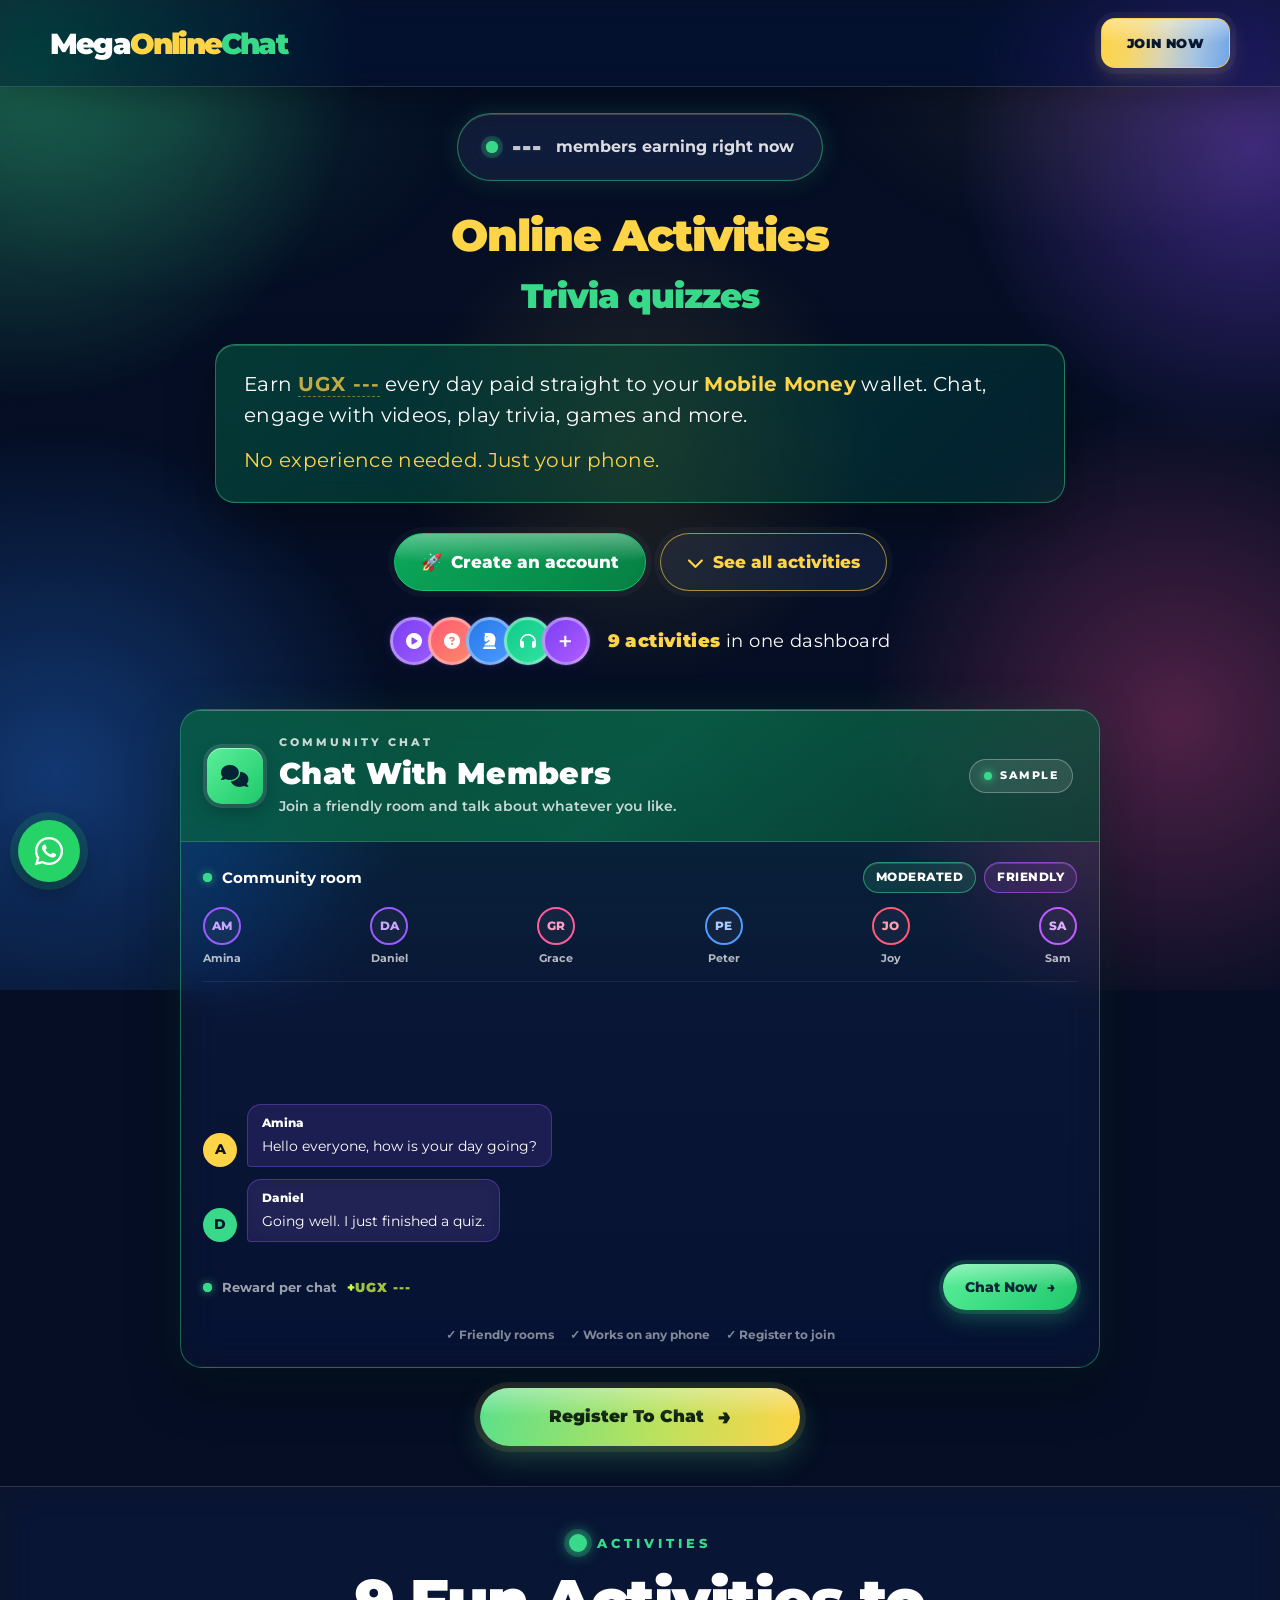
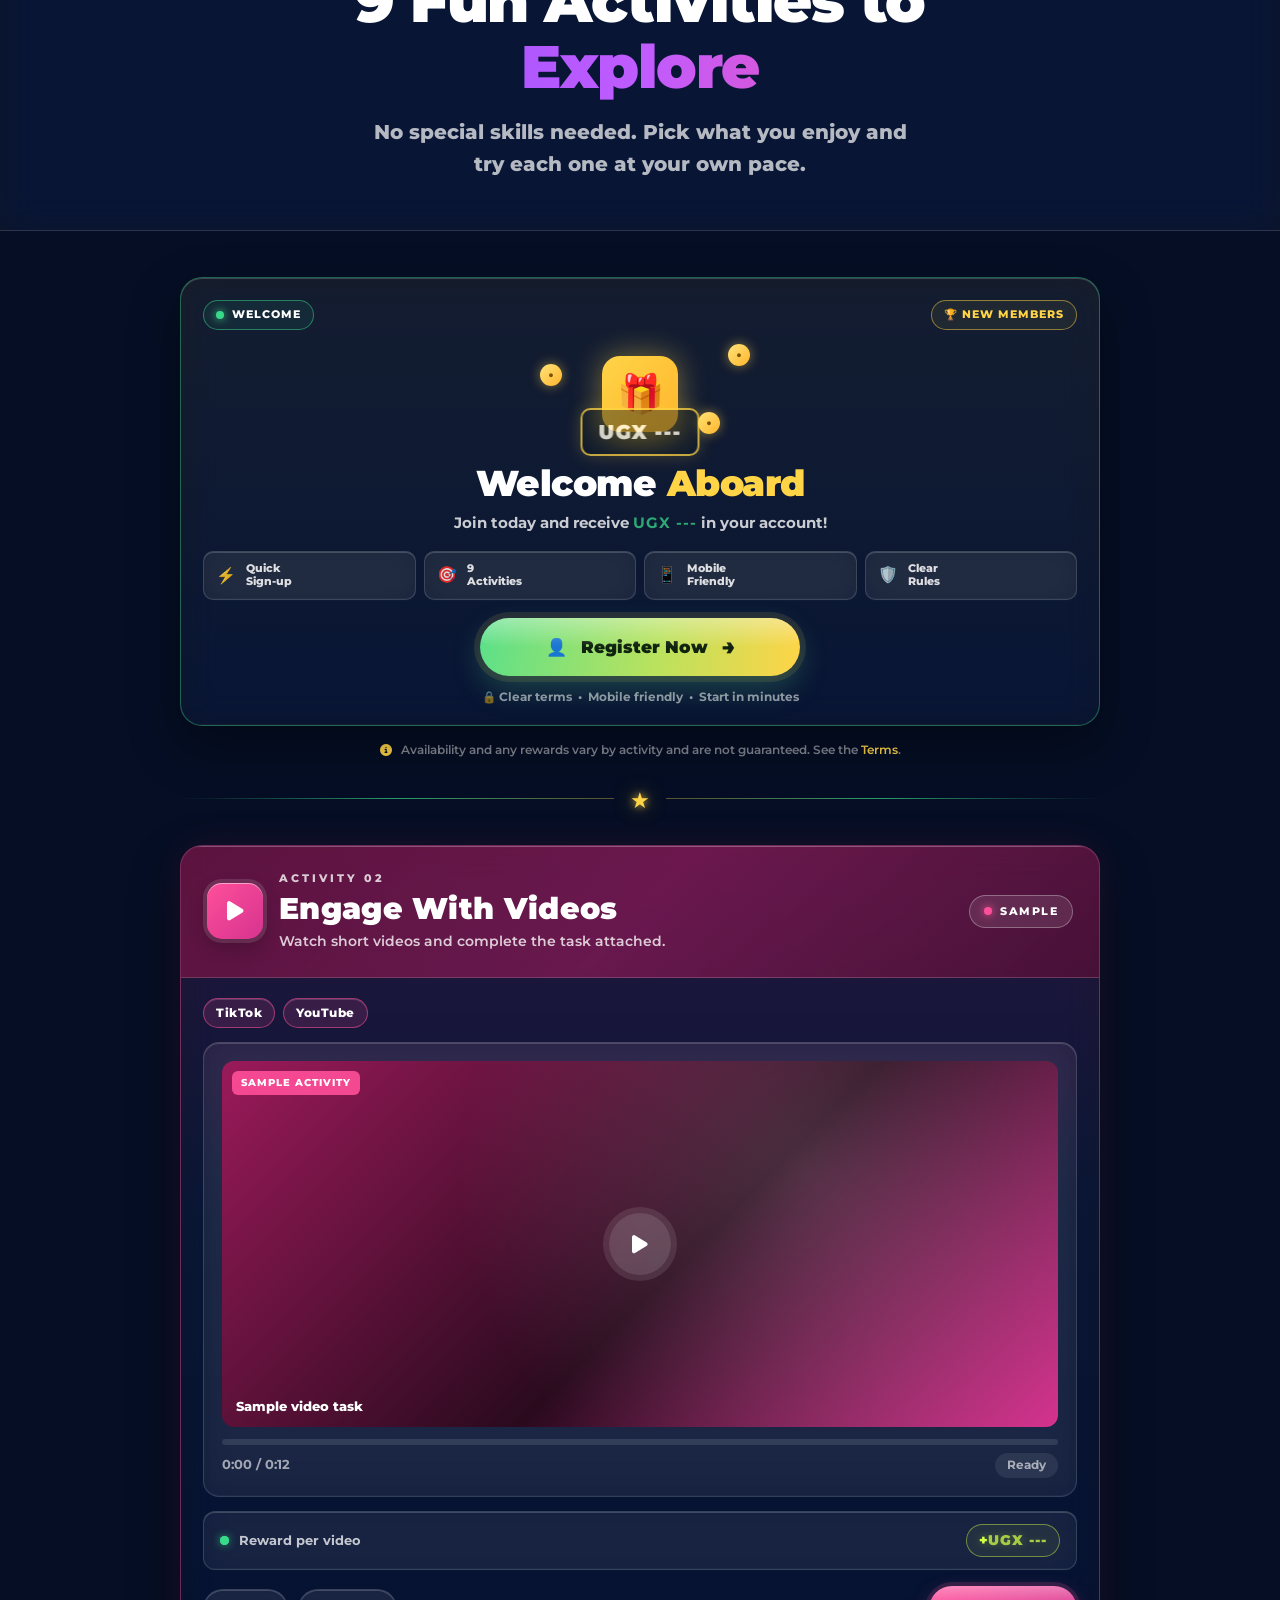
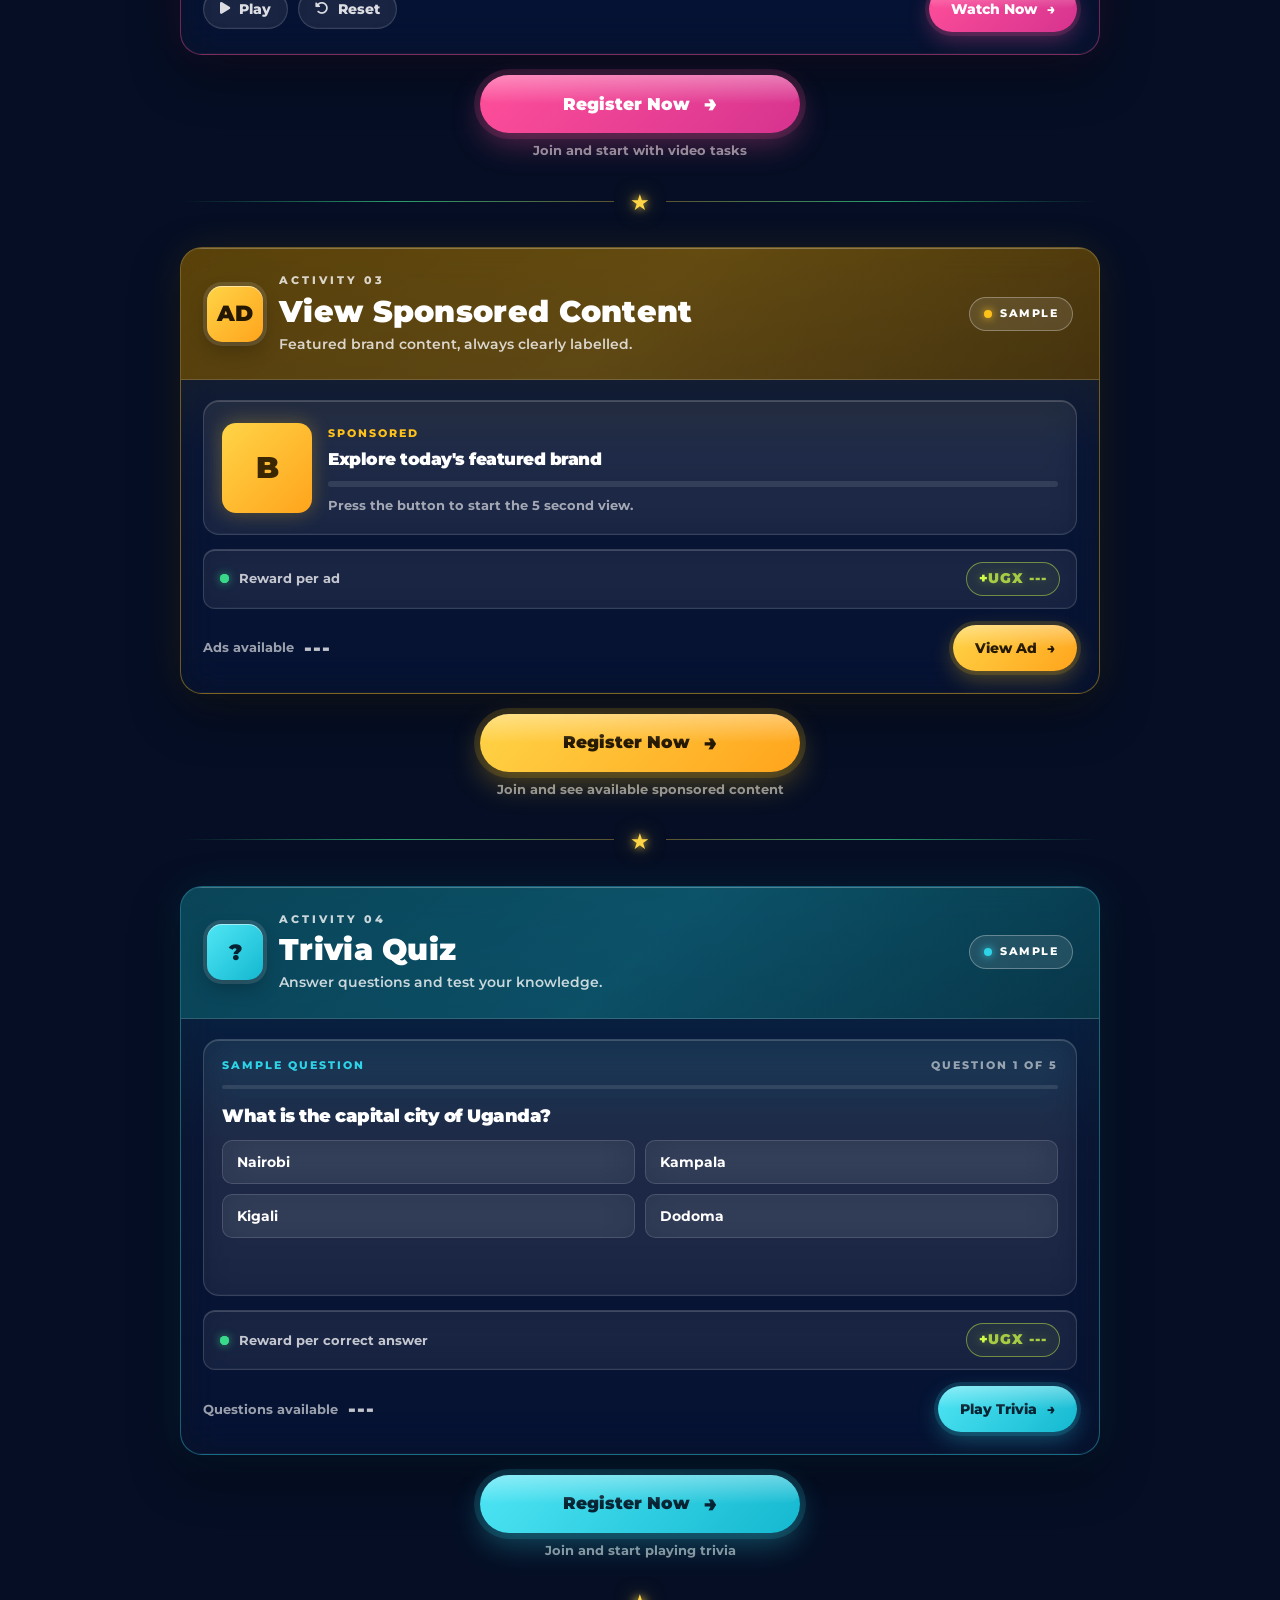
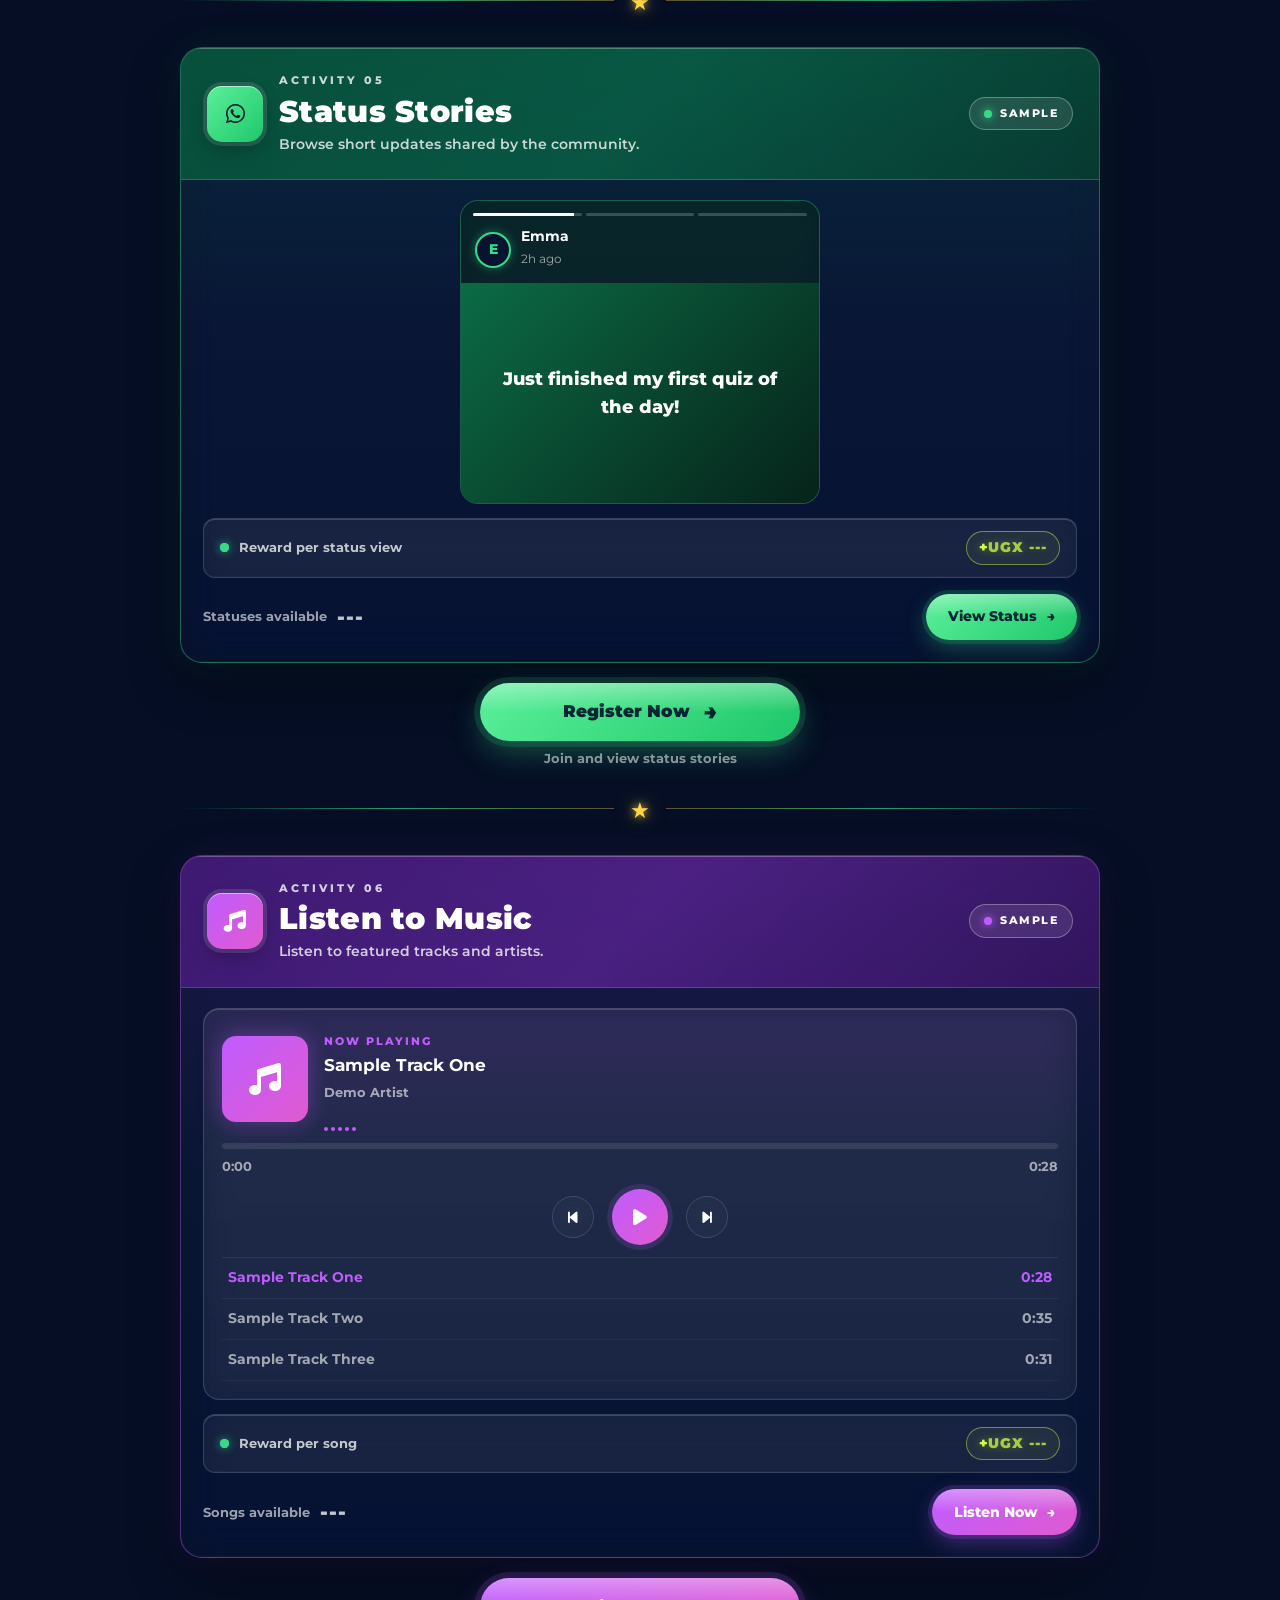
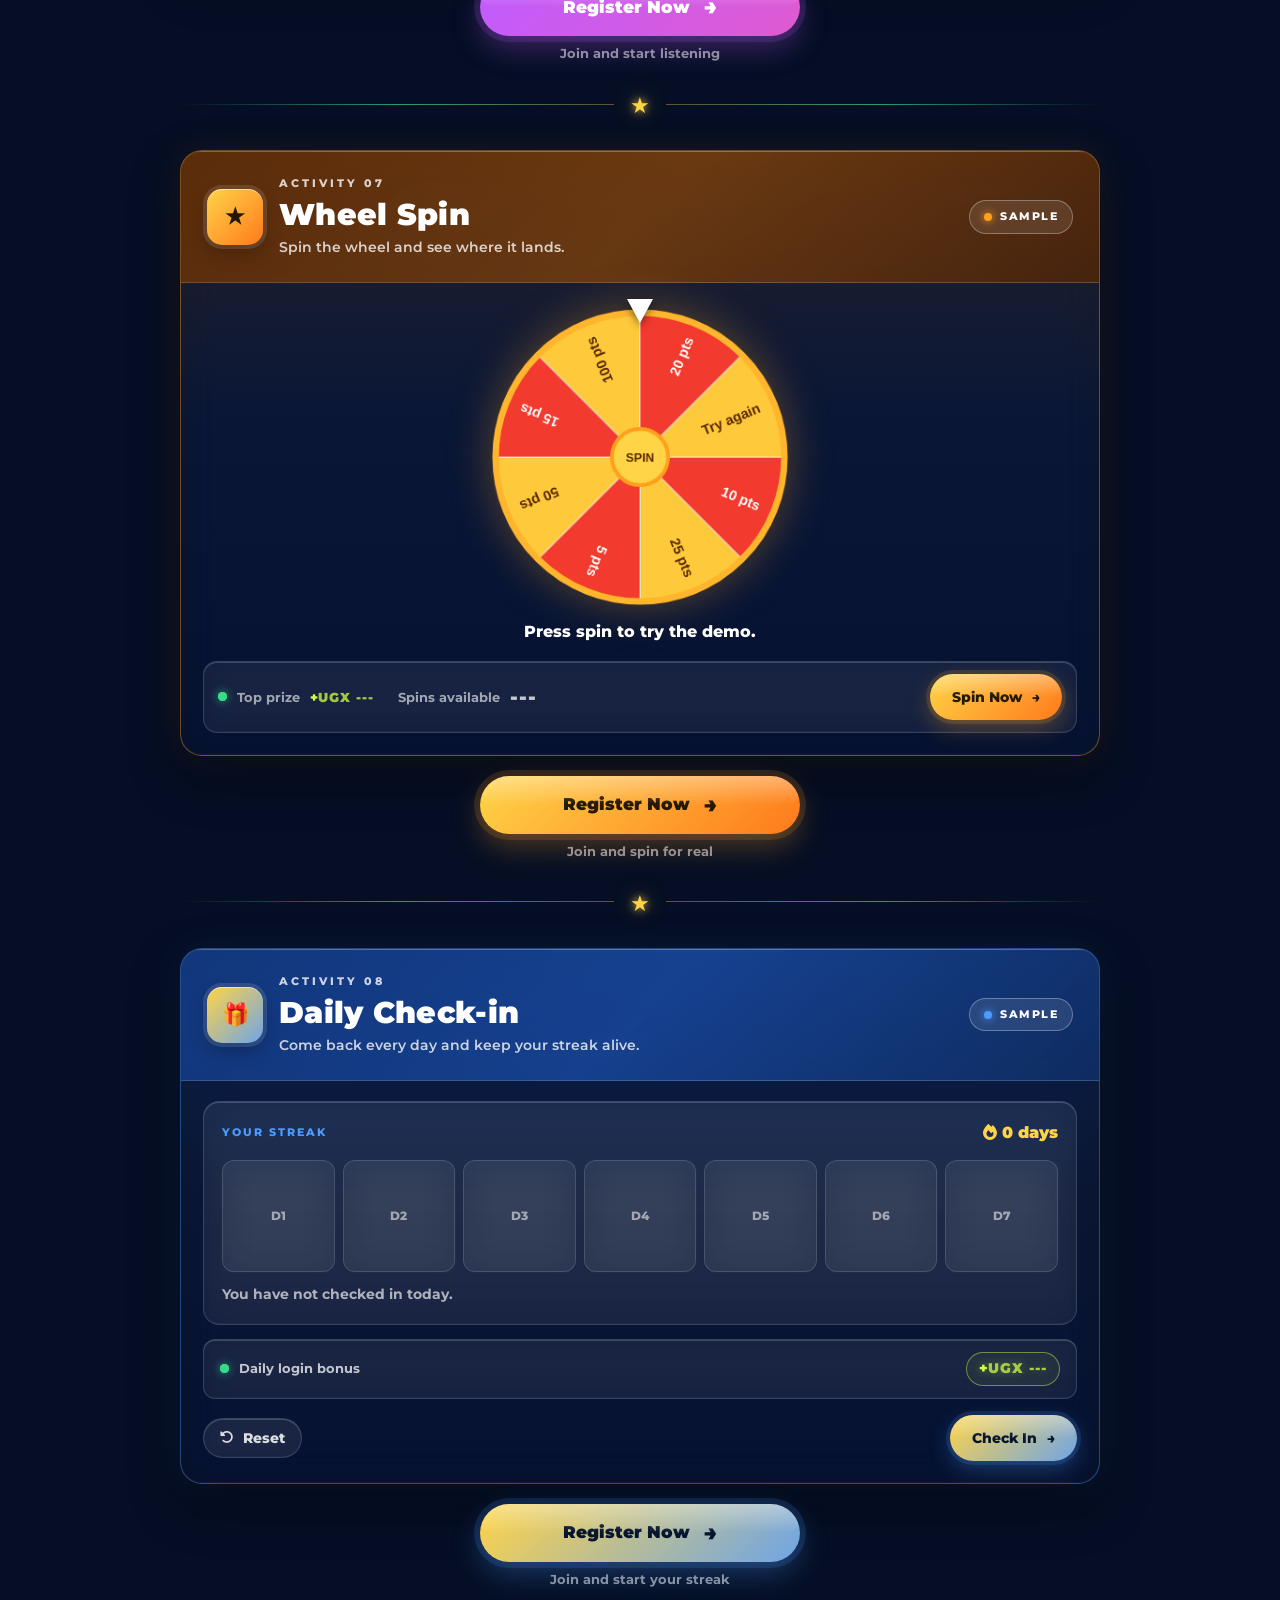
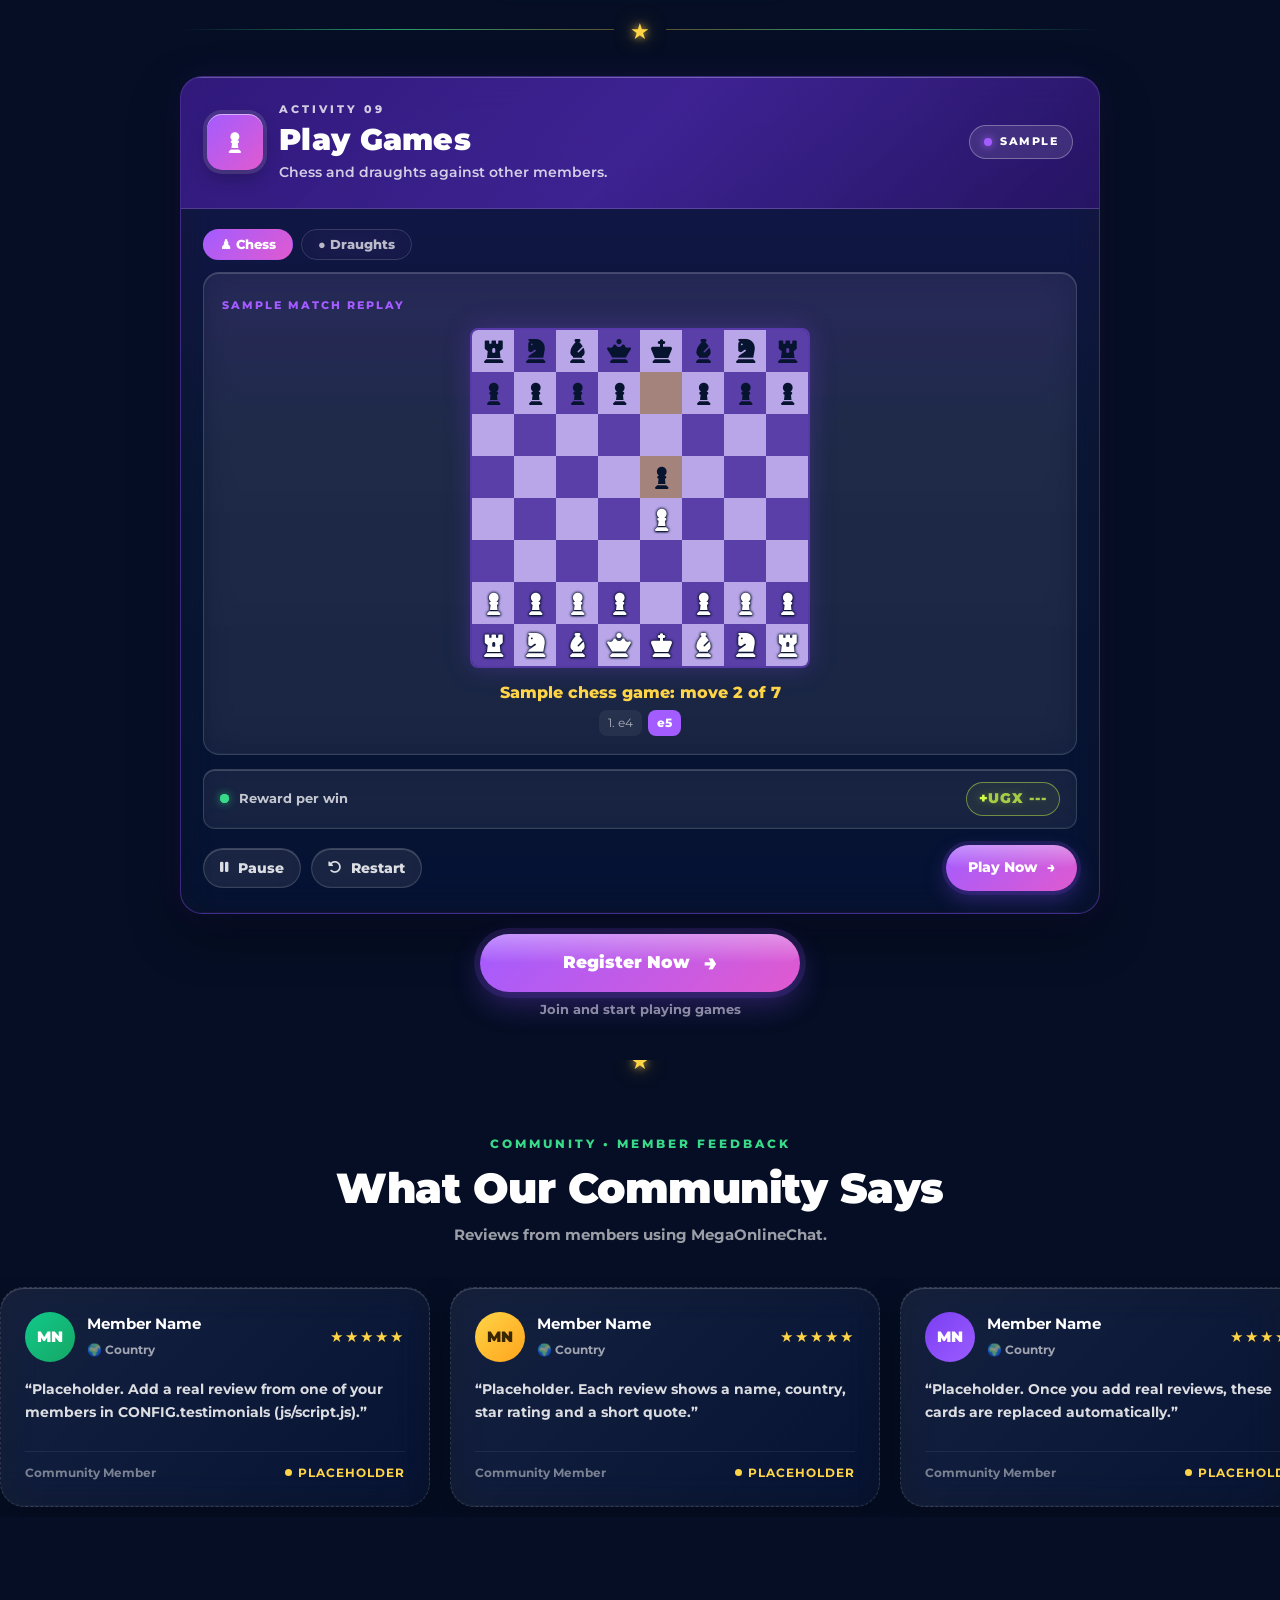
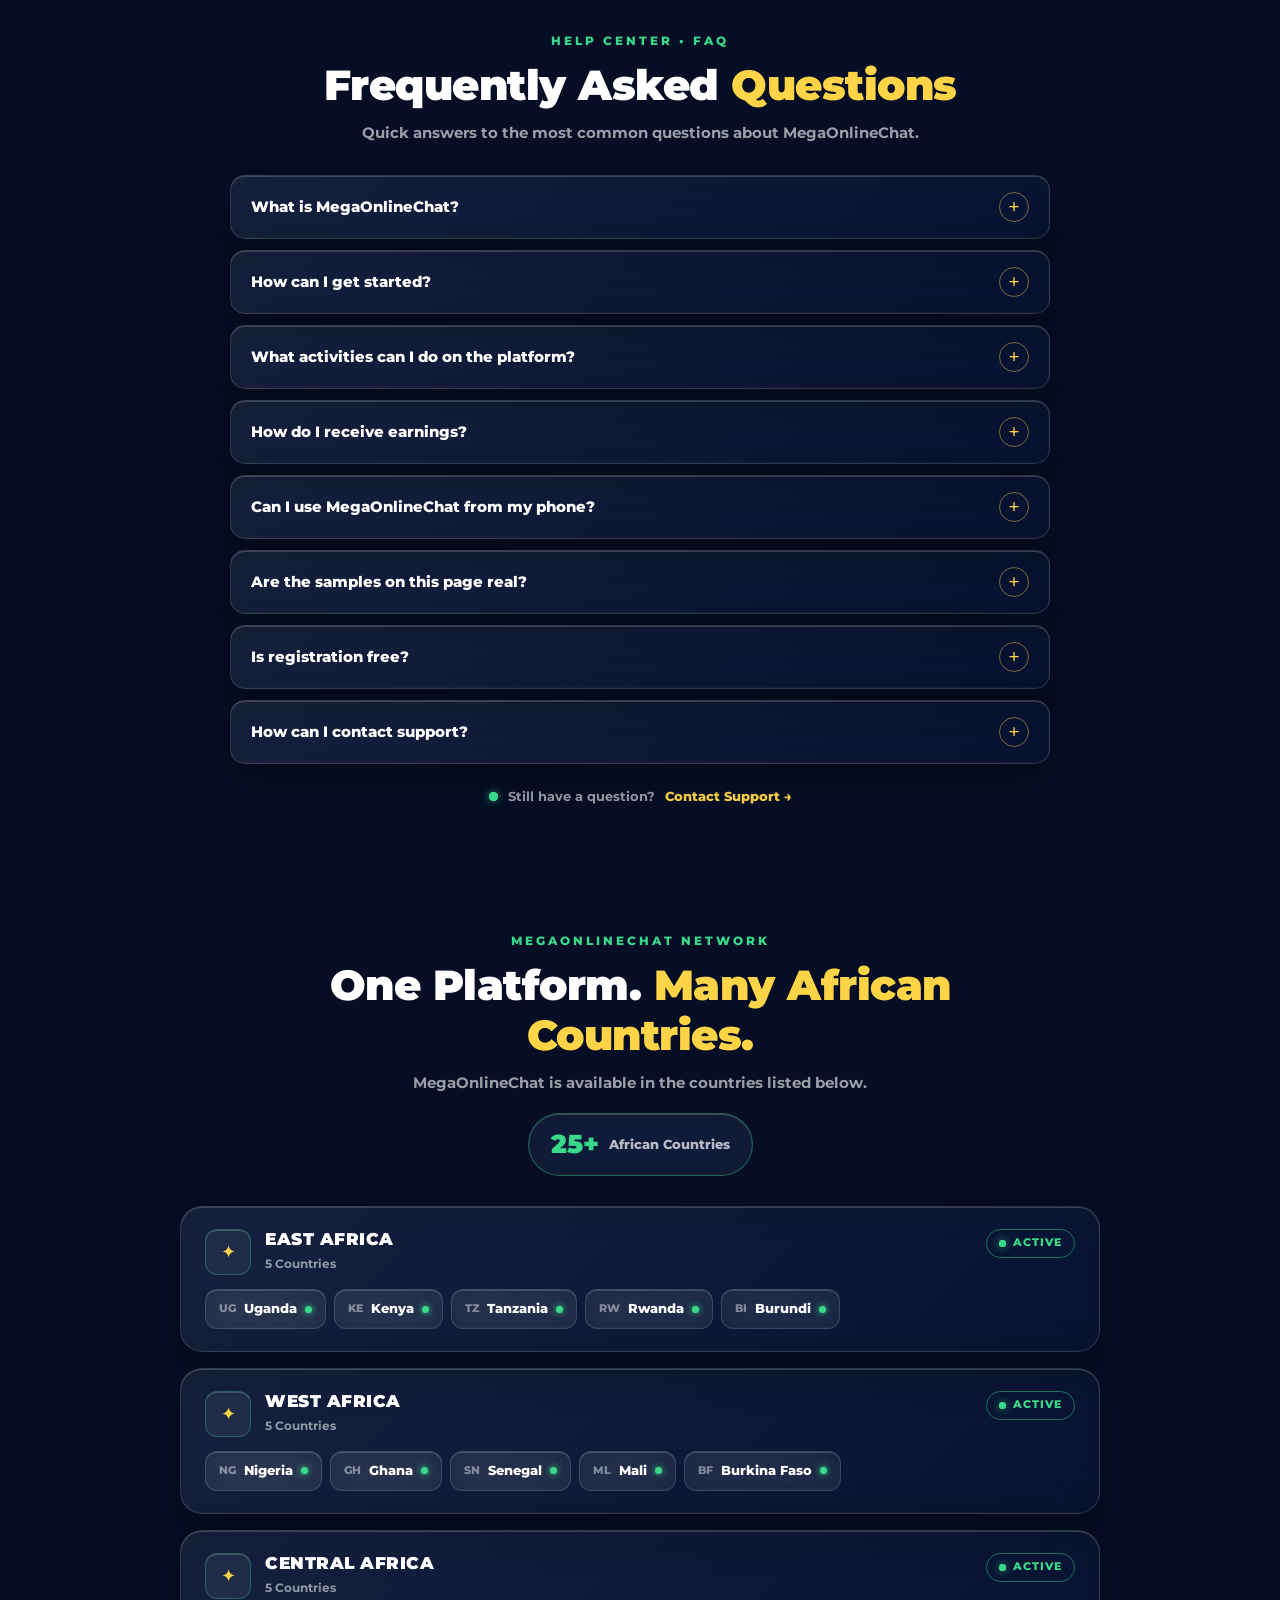
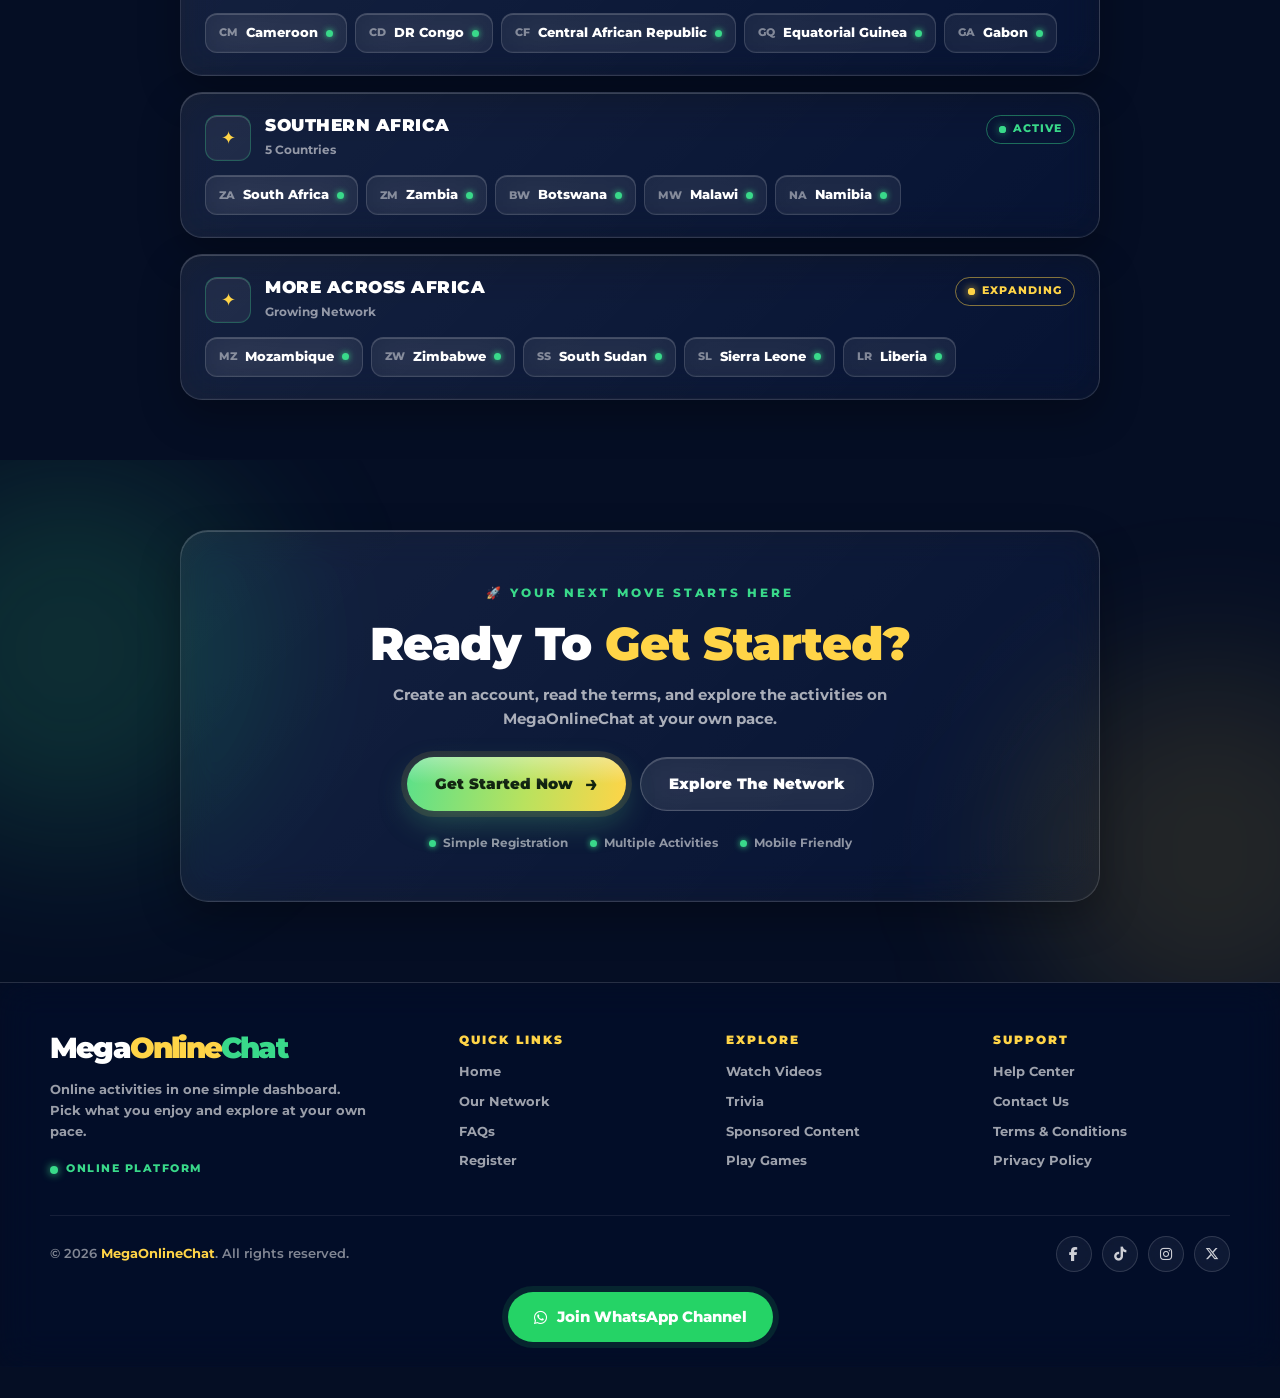
==== index.html @ fc7d74e3 "Add MegaOnlineChat static site Landing page, legal pages, SEO files (robots, sitemap, IndexNow key)," ====
<!DOCTYPE html>
<html lang="en">
<head>
  <meta charset="UTF-8">
  <meta name="viewport" content="width=device-width, initial-scale=1.0">
  <title>MegaOnlineChat | Chat, Videos, Trivia, Music & Games</title>
  <meta name="description" content="MegaOnlineChat brings community chat, video tasks, trivia, music, wheel spin, daily check-ins and chess & draughts into one simple, mobile-friendly dashboard.">
  <meta name="robots" content="index, follow">
  <link rel="canonical" href="https://megaonlinechat.com/">
  <link rel="icon" type="image/png" href="/images/icon-512.png">
  <link rel="apple-touch-icon" href="/images/icon-512.png">
  <link rel="manifest" href="/site.webmanifest">
  <meta property="og:type" content="website">
  <meta property="og:site_name" content="MegaOnlineChat">
  <meta property="og:title" content="MegaOnlineChat | Chat, Videos, Trivia, Music & Games">
  <meta property="og:description" content="MegaOnlineChat brings community chat, video tasks, trivia, music, wheel spin, daily check-ins and chess & draughts into one simple, mobile-friendly dashboard.">
  <meta property="og:url" content="https://megaonlinechat.com/">
  <meta property="og:image" content="https://megaonlinechat.com/images/og.png">
  <meta property="og:image:width" content="1200">
  <meta property="og:image:height" content="630">
  <meta property="og:image:alt" content="MegaOnlineChat: chat, videos, trivia, music and games in one simple dashboard">
  <meta name="twitter:card" content="summary_large_image">
  <meta name="twitter:title" content="MegaOnlineChat | Chat, Videos, Trivia, Music & Games">
  <meta name="twitter:description" content="MegaOnlineChat brings community chat, video tasks, trivia, music, wheel spin, daily check-ins and chess & draughts into one simple, mobile-friendly dashboard.">
  <meta name="twitter:image" content="https://megaonlinechat.com/images/og.png">
  <script type="application/ld+json">
  {"@context":"https://schema.org","@type":"WebSite","name":"MegaOnlineChat","url":"https://megaonlinechat.com/","description":"MegaOnlineChat brings community chat, video tasks, trivia, music, wheel spin, daily check-ins and chess & draughts into one simple, mobile-friendly dashboard."}
  </script>
  <meta name="theme-color" content="#07142F">
  <link rel="preconnect" href="https://fonts.googleapis.com">
  <link rel="preconnect" href="https://fonts.gstatic.com" crossorigin>
  <link href="https://fonts.googleapis.com/css2?family=Montserrat:wght@400;500;600;700;800;900&display=swap" rel="stylesheet">
  <link rel="stylesheet" href="https://cdnjs.cloudflare.com/ajax/libs/font-awesome/6.5.2/css/all.min.css">
  <link rel="stylesheet" href="css/style.css">
  <link rel="stylesheet" href="css/demos.css">
  <link rel="stylesheet" href="css/glass.css">
</head>
<body>

  <!-- ================= HEADER ================= -->
  <header class="site-header" id="top">
    <div class="container header-inner">
      <a href="index.html" class="logo" aria-label="MegaOnlineChat home">
        <span class="l-1">Mega</span><span class="l-2">Online</span><span class="l-3">Chat</span>
      </a>
      <a href="#" class="btn btn-join" data-cta>JOIN NOW</a>
    </div>
  </header>

  <main>
    <!-- ================= HERO ================= -->
    <section class="hero">
      <div class="container hero-inner">
        <!-- Shows CONFIG.onlineCount if you set a real figure, otherwise the text below -->
        <div class="online-pill">
          <span class="online-dot" aria-hidden="true"></span>
          <strong class="online-count" id="onlineCount"></strong>
          <span id="onlineText">members earning right now</span>
        </div>
        <h1>
          <span class="hero-kicker">Online Activities</span>
          <span class="accent" id="rotator" aria-live="polite">Video tasks</span>
        </h1>
        <div class="explain-box">
          <p>Earn <strong data-money="daily"></strong> every day paid straight to your <strong id="payoutMethod"></strong> wallet. Chat, engage with videos, play trivia, games and more.</p>
          <p class="explain-highlight">No experience needed. Just your phone.</p>
        </div>
        <div class="hero-actions">
          <a href="#" class="btn btn-primary btn-xl" data-cta><span aria-hidden="true">🚀</span> Create an account</a>
          <a href="#activities" class="btn btn-outline btn-xl"><i class="fa-solid fa-chevron-down"></i> See all activities</a>
        </div>
        <div class="joined">
          <div class="avatars" aria-hidden="true">
            <span class="av av-purple"><i class="fa-solid fa-circle-play"></i></span>
            <span class="av av-coral"><i class="fa-solid fa-circle-question"></i></span>
            <span class="av av-blue"><i class="fa-solid fa-chess-knight"></i></span>
            <span class="av av-green"><i class="fa-solid fa-headphones"></i></span>
            <span class="av av-plus">+</span>
          </div>
          <p><strong>9 activities</strong> in one dashboard</p>
        </div>
      </div>
    </section>

    <!-- ================= 01 COMMUNITY CHAT ================= -->
    <section class="stream t-green stream-first" id="chat">
      <div class="container stream-wrap">
        <div class="stream-card">
          <div class="stream-head">
            <div class="stream-icon"><i class="fa-solid fa-comments"></i></div>
            <div class="stream-title">
              <span class="stream-eyebrow">COMMUNITY CHAT</span>
              <h2>Chat With Members</h2>
              <p>Join a friendly room and talk about whatever you like.</p>
            </div>
            <span class="stream-badge"><span></span>SAMPLE</span>
          </div>
          <div class="stream-body">
            <div class="stream-row">
              <div class="stream-stat"><span class="pulse"></span><strong>Community room</strong></div>
              <div class="stream-chips"><span>MODERATED</span><span class="chip-alt">FRIENDLY</span></div>
            </div>
            <div class="people-row" aria-hidden="true">
              <div><span class="ring r1">AM</span><small>Amina</small></div>
              <div><span class="ring r2">DA</span><small>Daniel</small></div>
              <div><span class="ring r3">GR</span><small>Grace</small></div>
              <div><span class="ring r4">PE</span><small>Peter</small></div>
              <div><span class="ring r5">JO</span><small>Joy</small></div>
              <div><span class="ring r6">SA</span><small>Sam</small></div>
            </div>
            <div class="chat-body" id="chatBody"></div>
            <div class="typing" id="chatTyping" hidden><span></span><span></span><span></span></div>
            <div class="stream-bottom">
              <div class="stream-note"><span class="pulse"></span> Reward per chat <strong class="money-inline">+<span data-money="chat"></span></strong></div>
              <a href="#" class="stream-btn" data-cta>Chat Now <span>→</span></a>
            </div>
            <div class="stream-trust"><span>✓ Friendly rooms</span><span>✓ Works on any phone</span><span>✓ Register to join</span></div>
          </div>
        </div>
        <div class="register-wrap">
          <a href="#" class="register-btn rb-mix" data-cta>Register To Chat <span>→</span></a>
        </div>
      </div>
    </section>

    <!-- ================= ACTIVITIES INTRO ================= -->
    <section class="intro-band" id="activities">
      <div class="container intro-inner">
        <div class="intro-label"><span></span>ACTIVITIES</div>
        <h2>9 Fun Activities to <span>Explore</span></h2>
        <p>No special skills needed. Pick what you enjoy and try each one at your own pace.</p>
      </div>
    </section>

    <!-- ================= WELCOME CARD ================= -->
    <section class="stream t-welcome" id="welcome">
      <div class="container stream-wrap">
        <div class="welcome-card">
          <div class="welcome-top">
            <span class="welcome-live"><span></span>WELCOME</span>
            <span class="welcome-new">🏆 NEW MEMBERS</span>
          </div>
          <div class="welcome-visual" aria-hidden="true">
            <span class="coin c1">●</span><span class="coin c2">●</span><span class="coin c3">●</span>
            <div class="gift">🎁</div>
            <!-- Shows CONFIG.welcomeOffer if you set a real offer -->
            <div class="welcome-amount" data-money="welcomeBonus"></div>
          </div>
          <h2>Welcome <span>Aboard</span></h2>
          <p id="welcomeText">Join today and receive <strong data-money="welcomeBonus"></strong> in your account!</p>
          <div class="welcome-benefits">
            <div><span>⚡</span>Quick<br>Sign-up</div>
            <div><span>🎯</span>9<br>Activities</div>
            <div><span>📱</span>Mobile<br>Friendly</div>
            <div><span>🛡️</span>Clear<br>Rules</div>
          </div>
          <a href="#" class="register-btn rb-mix" data-cta><span aria-hidden="true">👤</span> Register Now <span>→</span></a>
          <div class="welcome-trust">🔒 Clear terms &nbsp;•&nbsp; Mobile friendly &nbsp;•&nbsp; Start in minutes</div>
        </div>
        <p class="note"><i class="fa-solid fa-circle-info"></i> Availability and any rewards vary by activity and are not guaranteed. See the <a href="terms.html">Terms</a>.</p>
      </div>
    </section>

    <!-- ================= 02 VIDEO ================= -->
    <section class="stream t-pink" id="video">
      <div class="container stream-wrap">
        <div class="stream-card">
          <div class="stream-head">
            <div class="stream-icon"><i class="fa-solid fa-play"></i></div>
            <div class="stream-title">
              <span class="stream-eyebrow">ACTIVITY 02</span>
              <h2>Engage With Videos</h2>
              <p>Watch short videos and complete the task attached.</p>
            </div>
            <span class="stream-badge"><span></span>SAMPLE</span>
          </div>
          <div class="stream-body">
            <div class="stream-chips"><span>TikTok</span><span>YouTube</span></div>
            <div class="inner-card">
              <div class="player-screen" id="videoScreen">
                <span class="inner-tag">SAMPLE ACTIVITY</span>
                <button class="play-btn" id="videoBig" aria-label="Play sample video"><i class="fa-solid fa-play"></i></button>
                <span class="player-title">Sample video task</span>
              </div>
              <div class="progress"><span id="videoBar"></span></div>
              <div class="player-meta">
                <span id="videoTime">0:00 / 0:12</span>
                <span class="status-chip" id="videoStatus">Ready</span>
              </div>
            </div>
            <div class="stream-note-row money-row"><span class="pulse"></span> <span>Reward per video</span><strong class="money-chip">+<span data-money="video"></span></strong></div>
            <div class="stream-bottom">
              <div class="widget-actions">
                <button class="btn btn-ghost" id="videoPlay"><i class="fa-solid fa-play"></i> Play</button>
                <button class="btn btn-ghost" id="videoReset"><i class="fa-solid fa-rotate-left"></i> Reset</button>
              </div>
              <a href="#" class="stream-btn" data-cta>Watch Now <span>→</span></a>
            </div>
          </div>
        </div>
        <div class="register-wrap">
          <a href="#" class="register-btn" data-cta>Register Now <span>→</span></a>
          <p>Join and start with video tasks</p>
        </div>
      </div>
    </section>

    <!-- ================= 03 SPONSORED ================= -->
    <section class="stream t-gold" id="sponsored">
      <div class="container stream-wrap">
        <div class="stream-card">
          <div class="stream-head">
            <div class="stream-icon">AD</div>
            <div class="stream-title">
              <span class="stream-eyebrow">ACTIVITY 03</span>
              <h2>View Sponsored Content</h2>
              <p>Featured brand content, always clearly labelled.</p>
            </div>
            <span class="stream-badge"><span></span>SAMPLE</span>
          </div>
          <div class="stream-body">
            <div class="inner-card ad-row">
              <div class="ad-logo">B</div>
              <div class="ad-info">
                <span class="inner-eyebrow">SPONSORED</span>
                <h3>Explore today's featured brand</h3>
                <div class="progress"><span id="adBar"></span></div>
                <p class="ad-status" id="adStatus">Press the button to start the 5 second view.</p>
              </div>
            </div>
            <div class="stream-note-row money-row"><span class="pulse"></span> <span>Reward per ad</span><strong class="money-chip">+<span data-money="ad"></span></strong></div>
            <div class="stream-bottom">
              <div class="stream-avail">Ads available <strong data-limit="ad"></strong></div>
              <button class="stream-btn" id="adStart">View Ad <span>→</span></button>
            </div>
          </div>
        </div>
        <div class="register-wrap">
          <a href="#" class="register-btn" data-cta>Register Now <span>→</span></a>
          <p>Join and see available sponsored content</p>
        </div>
      </div>
    </section>

    <!-- ================= 04 QUIZ ================= -->
    <section class="stream t-teal" id="trivia">
      <div class="container stream-wrap">
        <div class="stream-card">
          <div class="stream-head">
            <div class="stream-icon">?</div>
            <div class="stream-title">
              <span class="stream-eyebrow">ACTIVITY 04</span>
              <h2>Trivia Quiz</h2>
              <p>Answer questions and test your knowledge.</p>
            </div>
            <span class="stream-badge"><span></span>SAMPLE</span>
          </div>
          <div class="stream-body">
            <div class="inner-card quiz" id="quiz" aria-live="polite">
              <div class="quiz-top">
                <span class="inner-eyebrow">SAMPLE QUESTION</span>
                <span class="inner-eyebrow muted-eyebrow" id="quizCount">Question 1 of 3</span>
              </div>
              <div class="progress slim"><span id="quizBar"></span></div>
              <h3 id="quizQuestion">Loading…</h3>
              <div class="options" id="quizOptions"></div>
              <p class="quiz-feedback" id="quizFeedback"></p>
              <button class="stream-btn" id="quizNext" hidden>Next question</button>
            </div>
            <div class="stream-note-row money-row"><span class="pulse"></span> <span>Reward per correct answer</span><strong class="money-chip">+<span data-money="trivia"></span></strong></div>
            <div class="stream-bottom">
              <div class="stream-avail">Questions available <strong data-limit="trivia"></strong></div>
              <a href="#" class="stream-btn" data-cta>Play Trivia <span>→</span></a>
            </div>
          </div>
        </div>
        <div class="register-wrap">
          <a href="#" class="register-btn" data-cta>Register Now <span>→</span></a>
          <p>Join and start playing trivia</p>
        </div>
      </div>
    </section>

    <!-- ================= 05 STATUS ================= -->
    <section class="stream t-green" id="status">
      <div class="container stream-wrap">
        <div class="stream-card">
          <div class="stream-head">
            <div class="stream-icon"><i class="fa-brands fa-whatsapp"></i></div>
            <div class="stream-title">
              <span class="stream-eyebrow">ACTIVITY 05</span>
              <h2>Status Stories</h2>
              <p>Browse short updates shared by the community.</p>
            </div>
            <span class="stream-badge"><span></span>SAMPLE</span>
          </div>
          <div class="stream-body">
            <div class="story" id="story">
              <div class="story-bars" id="storyBars"></div>
              <div class="story-head">
                <span class="avatar ring" id="storyAvatar">E</span>
                <div><strong id="storyName">Member</strong><small id="storyAgo">just now</small></div>
              </div>
              <div class="story-slide" id="storySlide"><p id="storyText"></p></div>
              <button class="story-hit left" id="storyPrev" aria-label="Previous story"></button>
              <button class="story-hit right" id="storyNext" aria-label="Next story"></button>
            </div>
            <div class="stream-note-row money-row"><span class="pulse"></span> <span>Reward per status view</span><strong class="money-chip">+<span data-money="status"></span></strong></div>
            <div class="stream-bottom">
              <div class="stream-avail">Statuses available <strong data-limit="status"></strong></div>
              <a href="#" class="stream-btn" data-cta>View Status <span>→</span></a>
            </div>
          </div>
        </div>
        <div class="register-wrap">
          <a href="#" class="register-btn" data-cta>Register Now <span>→</span></a>
          <p>Join and view status stories</p>
        </div>
      </div>
    </section>

    <!-- ================= 06 MUSIC ================= -->
    <section class="stream t-purple" id="music">
      <div class="container stream-wrap">
        <div class="stream-card">
          <div class="stream-head">
            <div class="stream-icon"><i class="fa-solid fa-music"></i></div>
            <div class="stream-title">
              <span class="stream-eyebrow">ACTIVITY 06</span>
              <h2>Listen to Music</h2>
              <p>Listen to featured tracks and artists.</p>
            </div>
            <span class="stream-badge"><span></span>SAMPLE</span>
          </div>
          <div class="stream-body">
            <div class="inner-card">
              <div class="music-top">
                <div class="music-art"><i class="fa-solid fa-music"></i></div>
                <div class="music-info">
                  <span class="inner-eyebrow">NOW PLAYING</span>
                  <strong id="musicTitle">Sample Track One</strong>
                  <small id="musicArtist">Demo Artist</small>
                  <div class="eq" id="musicEq"><i></i><i></i><i></i><i></i><i></i></div>
                </div>
              </div>
              <div class="progress"><span id="musicBar"></span></div>
              <div class="player-meta"><span id="musicTime">0:00</span><span id="musicDur">0:28</span></div>
              <div class="music-controls">
                <button class="round" id="musicPrev" aria-label="Previous track"><i class="fa-solid fa-backward-step"></i></button>
                <button class="round big" id="musicPlay" aria-label="Play"><i class="fa-solid fa-play"></i></button>
                <button class="round" id="musicNext" aria-label="Next track"><i class="fa-solid fa-forward-step"></i></button>
              </div>
              <ul class="tracklist" id="trackList"></ul>
            </div>
            <div class="stream-note-row money-row"><span class="pulse"></span> <span>Reward per song</span><strong class="money-chip">+<span data-money="music"></span></strong></div>
            <div class="stream-bottom">
              <div class="stream-avail">Songs available <strong data-limit="music"></strong></div>
              <a href="#" class="stream-btn" data-cta>Listen Now <span>→</span></a>
            </div>
          </div>
        </div>
        <div class="register-wrap">
          <a href="#" class="register-btn" data-cta>Register Now <span>→</span></a>
          <p>Join and start listening</p>
        </div>
      </div>
    </section>

    <!-- ================= 07 SPIN ================= -->
    <section class="stream t-orange" id="spin">
      <div class="container stream-wrap">
        <div class="stream-card">
          <div class="stream-head">
            <div class="stream-icon">★</div>
            <div class="stream-title">
              <span class="stream-eyebrow">ACTIVITY 07</span>
              <h2>Wheel Spin</h2>
              <p>Spin the wheel and see where it lands.</p>
            </div>
            <span class="stream-badge"><span></span>SAMPLE</span>
          </div>
          <div class="stream-body">
            <div class="wheel-wrap">
              <div class="pointer"></div>
              <canvas id="wheel" width="320" height="320" aria-label="Spin wheel"></canvas>
            </div>
            <p class="spin-result" id="spinResult">Press spin to try the demo.</p>
            <div class="stream-bottom boxed">
              <div class="stream-note"><span class="pulse"></span> Top prize <strong class="money-inline">+<span data-money="spin"></span></strong> &nbsp; <div class="stream-avail">Spins available <strong data-limit="spin"></strong></div></div>
              <button class="stream-btn" id="spinBtn">Spin Now <span>→</span></button>
            </div>
          </div>
        </div>
        <div class="register-wrap">
          <a href="#" class="register-btn" data-cta>Register Now <span>→</span></a>
          <p>Join and spin for real</p>
        </div>
      </div>
    </section>

    <!-- ================= 08 CHECK-IN ================= -->
    <section class="stream t-blue" id="checkin">
      <div class="container stream-wrap">
        <div class="stream-card">
          <div class="stream-head">
            <div class="stream-icon">🎁</div>
            <div class="stream-title">
              <span class="stream-eyebrow">ACTIVITY 08</span>
              <h2>Daily Check-in</h2>
              <p>Come back every day and keep your streak alive.</p>
            </div>
            <span class="stream-badge"><span></span>SAMPLE</span>
          </div>
          <div class="stream-body">
            <div class="inner-card">
              <div class="checkin-head">
                <span class="inner-eyebrow">YOUR STREAK</span>
                <span class="streak-count"><i class="fa-solid fa-fire"></i> <span id="streakNum">0</span> days</span>
              </div>
              <div class="days" id="days"></div>
              <p class="checkin-status" id="checkinStatus"></p>
            </div>
            <div class="stream-note-row money-row"><span class="pulse"></span> <span>Daily login bonus</span><strong class="money-chip">+<span data-money="login"></span></strong></div>
            <div class="stream-bottom">
              <button class="btn btn-ghost" id="checkinReset"><i class="fa-solid fa-rotate-left"></i> Reset</button>
              <button class="stream-btn" id="checkinBtn">Check In <span>→</span></button>
            </div>
          </div>
        </div>
        <div class="register-wrap">
          <a href="#" class="register-btn" data-cta>Register Now <span>→</span></a>
          <p>Join and start your streak</p>
        </div>
      </div>
    </section>

    <!-- ================= 09 GAMES ================= -->
    <section class="stream t-violet" id="games">
      <div class="container stream-wrap">
        <div class="stream-card">
          <div class="stream-head">
            <div class="stream-icon"><i class="fa-solid fa-chess-pawn"></i></div>
            <div class="stream-title">
              <span class="stream-eyebrow">ACTIVITY 09</span>
              <h2>Play Games</h2>
              <p>Chess and draughts against other members.</p>
            </div>
            <span class="stream-badge"><span></span>SAMPLE</span>
          </div>
          <div class="stream-body">
            <div class="tabs" role="tablist">
              <button class="tab active" data-game="chess" role="tab">♟ Chess</button>
              <button class="tab" data-game="draughts" role="tab">● Draughts</button>
            </div>
            <div class="inner-card">
              <span class="inner-eyebrow">SAMPLE MATCH REPLAY</span>
              <div class="board" id="board" aria-label="Game board"></div>
              <p class="game-status" id="gameStatus"></p>
              <div class="moves" id="gameMoves"></div>
            </div>
            <div class="stream-note-row money-row"><span class="pulse"></span> <span>Reward per win</span><strong class="money-chip">+<span data-money="game"></span></strong></div>
            <div class="stream-bottom">
              <div class="widget-actions">
                <button class="btn btn-ghost" id="gamePlay"><i class="fa-solid fa-pause"></i> Pause</button>
                <button class="btn btn-ghost" id="gameRestart"><i class="fa-solid fa-rotate-left"></i> Restart</button>
              </div>
              <a href="#" class="stream-btn" data-cta>Play Now <span>→</span></a>
            </div>
          </div>
        </div>
        <div class="register-wrap">
          <a href="#" class="register-btn" data-cta>Register Now <span>→</span></a>
          <p>Join and start playing games</p>
        </div>
      </div>
    </section>

    <!-- ================= COMMUNITY ================= -->
    <section class="community" id="community">
      <div class="container block-head">
        <span class="block-eyebrow">COMMUNITY • MEMBER FEEDBACK</span>
        <h2>What Our Community Says</h2>
        <p>Reviews from members using MegaOnlineChat.</p>
      </div>
      <!-- Filled from CONFIG.testimonials in js/script.js -->
      <div class="community-slider">
        <div class="community-track" id="communityTrack"></div>
      </div>
    </section>

    <!-- ================= FAQ ================= -->
    <section class="faq-section" id="faq">
      <div class="container narrow">
        <div class="block-head">
          <span class="block-eyebrow">HELP CENTER • FAQ</span>
          <h2>Frequently Asked <span>Questions</span></h2>
          <p>Quick answers to the most common questions about MegaOnlineChat.</p>
        </div>
        <div class="faq" id="faqList">
          <div class="faq-item">
            <button class="faq-q" aria-expanded="false">What is MegaOnlineChat? <i>+</i></button>
            <div class="faq-a"><p>MegaOnlineChat is an online platform that brings several activities, such as video tasks, quizzes and games, into a single dashboard.</p></div>
          </div>
          <div class="faq-item">
            <button class="faq-q" aria-expanded="false">How can I get started? <i>+</i></button>
            <div class="faq-a"><p>Tap any Register button, create your account, read the terms, then pick an activity from your dashboard.</p></div>
          </div>
          <div class="faq-item">
            <button class="faq-q" aria-expanded="false">What activities can I do on the platform? <i>+</i></button>
            <div class="faq-a"><p>Community chat, video tasks, sponsored content, trivia, status stories, music, wheel spin, daily check-in, and chess and draughts.</p></div>
          </div>
          <div class="faq-item">
            <button class="faq-q" aria-expanded="false">How do I receive earnings? <i>+</i></button>
            <div class="faq-a"><p>Replace this answer with your actual payout methods, minimum amounts and processing times.</p></div>
          </div>
          <div class="faq-item">
            <button class="faq-q" aria-expanded="false">Can I use MegaOnlineChat from my phone? <i>+</i></button>
            <div class="faq-a"><p>Yes. The site is designed to work on phones, tablets and computers.</p></div>
          </div>
          <div class="faq-item">
            <button class="faq-q" aria-expanded="false">Are the samples on this page real? <i>+</i></button>
            <div class="faq-a"><p>No. They are interactive demos that show how each activity looks and works. They do not award anything.</p></div>
          </div>
          <div class="faq-item">
            <button class="faq-q" aria-expanded="false">Is registration free? <i>+</i></button>
            <div class="faq-a"><p>Replace this answer with your actual policy. State clearly whether any fees apply, and what they are for.</p></div>
          </div>
          <div class="faq-item">
            <button class="faq-q" aria-expanded="false">How can I contact support? <i>+</i></button>
            <div class="faq-a"><p>Use the Contact Support link below or the details in the footer.</p></div>
          </div>
        </div>
        <p class="faq-more"><span class="pulse"></span> Still have a question? <a href="#" data-email>Contact Support →</a></p>
      </div>
    </section>

    <!-- ================= NETWORK ================= -->
    <section class="network" id="network">
      <div class="container narrow">
        <div class="block-head">
          <span class="block-eyebrow">MEGAONLINECHAT NETWORK</span>
          <h2>One Platform. <span>Many African Countries.</span></h2>
          <p>MegaOnlineChat is available in the countries listed below.</p>
          <div class="network-stat"><strong id="countryTotal">0</strong> African Countries</div>
        </div>
        <!-- Filled from CONFIG.regions in js/script.js -->
        <div class="regions" id="regionList"></div>
      </div>
    </section>

    <!-- ================= FINAL CTA ================= -->
    <section class="final-cta-section" id="contact">
      <div class="cta-glow g1"></div>
      <div class="cta-glow g2"></div>
      <div class="container">
        <div class="final-cta">
          <span class="cta-eyebrow">🚀 YOUR NEXT MOVE STARTS HERE</span>
          <h2>Ready To <span>Get Started?</span></h2>
          <p>Create an account, read the terms, and explore the activities on MegaOnlineChat at your own pace.</p>
          <div class="cta-actions">
            <a href="#" class="cta-primary" data-cta>Get Started Now <strong>→</strong></a>
            <a href="#network" class="cta-secondary">Explore The Network</a>
          </div>
          <div class="cta-trust">
            <span><i></i>Simple Registration</span>
            <span><i></i>Multiple Activities</span>
            <span><i></i>Mobile Friendly</span>
          </div>
        </div>
      </div>
    </section>
  </main>

  <!-- ================= FOOTER ================= -->
  <footer class="site-footer">
    <div class="container footer-grid">
      <div class="footer-brand">
        <a href="index.html" class="logo"><span class="l-1">Mega</span><span class="l-2">Online</span><span class="l-3">Chat</span></a>
        <p>Online activities in one simple dashboard. Pick what you enjoy and explore at your own pace.</p>
        <div class="footer-live"><span></span>ONLINE PLATFORM</div>
      </div>
      <div>
        <h4>Quick Links</h4>
        <a href="#top">Home</a>
        <a href="#network">Our Network</a>
        <a href="#faq">FAQs</a>
        <a href="#" data-cta>Register</a>
      </div>
      <div>
        <h4>Explore</h4>
        <a href="#video">Watch Videos</a>
        <a href="#trivia">Trivia</a>
        <a href="#sponsored">Sponsored Content</a>
        <a href="#games">Play Games</a>
      </div>
      <div>
        <h4>Support</h4>
        <a href="#faq">Help Center</a>
        <a href="#" data-email>Contact Us</a>
        <a href="terms.html">Terms &amp; Conditions</a>
        <a href="privacy.html">Privacy Policy</a>
      </div>
    </div>
    <div class="container footer-bottom">
      <span>&copy; <span id="year">2026</span> <b data-brand>MegaOnlineChat</b>. All rights reserved.</span>
      <div class="socials" id="socials"></div>
    </div>
    <div class="container footer-channel" id="channelWrap" hidden>
      <a href="#" class="channel-btn" id="channelBtn" target="_blank" rel="noopener"><i class="fa-brands fa-whatsapp"></i> Join WhatsApp Channel</a>
    </div>
  </footer>

  <a href="#" class="whatsapp-fab" data-whatsapp hidden aria-label="Chat on WhatsApp"><i class="fa-brands fa-whatsapp"></i></a>

  <script src="js/script.js"></script>
  <script src="js/demos.js"></script>
  <script id="chatway" async="true" src="https://cdn.chatway.app/widget.js?id=uE60hR9X7I5K"></script>
</body>
</html>
---- css/style.css ----
/* ==========================================================
   MegaOnlineChat - main stylesheet
   Deep navy + golden yellow + green, Montserrat 800/900,
   one centred column of themed activity cards.
   ========================================================== */
:root {
  --navy: #07142F;
  --navy-deep: #050F24;
  --navy-light: #0B1F46;
  --card-dark: #0B1022;
  --blue: #1457C5;
  --blue-light: #3B82F6;
  --yellow: #FFD447;
  --yellow-light: #FFE47A;
  --green: #39D98A;
  --green-dark: #16A765;
  --red: #FF6B6B;
  --white: #FFFFFF;
  --muted: #A9B6C9;
  --border: rgba(255, 255, 255, 0.09);
  --border-green: rgba(57, 217, 138, 0.22);
  --radius: 24px;
  --card-bg: linear-gradient(135deg, #0B1B3A 0%, #07142F 55%, #091A35 100%);
  --font-main: "Montserrat", "Arial Black", Arial, sans-serif;
}

*, *::before, *::after { box-sizing: border-box; }
html { scroll-behavior: smooth; scroll-padding-top: 90px; }
body {
  margin: 0; font-family: var(--font-main); background: var(--navy); color: var(--white);
  line-height: 1.6; overflow-x: hidden; -webkit-font-smoothing: antialiased;
}
img { max-width: 100%; display: block; }
a { color: var(--yellow); text-decoration: none; }
h1, h2, h3, h4 { line-height: 1.2; margin: 0 0 .5em; font-weight: 900; letter-spacing: -0.5px; }
p { margin: 0 0 1em; }
button { font-family: inherit; }
[hidden] { display: none !important; }

.container { width: min(1180px, 100% - 32px); margin-inline: auto; }
.narrow { width: min(920px, 100% - 32px); }
.muted { color: var(--muted); }

.pulse {
  position: relative; display: inline-block; width: 9px; height: 9px; flex-shrink: 0;
  border-radius: 50%; background: var(--green); box-shadow: 0 0 8px rgba(57, 217, 138, .7);
}
.pulse::after { content: ""; position: absolute; inset: 0; border-radius: 50%; background: inherit; animation: ping 1.6s ease-out infinite; }

/* ---------- Buttons ---------- */
.btn {
  display: inline-flex; align-items: center; justify-content: center; gap: 9px;
  min-height: 48px; padding: 12px 24px; border-radius: 32px; border: 1px solid transparent;
  font-weight: 800; font-size: .95rem; cursor: pointer; white-space: nowrap;
  transition: transform .25s ease, box-shadow .25s ease, border-color .25s ease, background .25s ease;
}
.btn:hover { transform: translateY(-3px); }
:is(.btn, .stream-btn, .register-btn, .faq-q, .option, .cta-primary, .cta-secondary):focus-visible { outline: 3px solid var(--yellow); outline-offset: 3px; }
.btn-primary {
  color: #fff; background: linear-gradient(135deg, #0BA85A 0%, #08954F 50%, #067F43 100%);
  border-color: #13C46C; box-shadow: 0 10px 26px rgba(0, 200, 90, .25);
}
.btn-primary:hover { box-shadow: 0 14px 34px rgba(0, 217, 95, .4); }
.btn-outline { background: rgba(255, 212, 71, .04); color: var(--yellow); border-color: rgba(255, 212, 71, .6); }
.btn-outline:hover { border-color: var(--yellow); }
.btn-ghost { min-height: 40px; padding: 8px 16px; font-size: .85rem; background: rgba(255, 255, 255, .04); color: rgba(255, 255, 255, .85); border-color: rgba(255, 255, 255, .14); }
.btn-ghost:hover { border-color: var(--c, var(--green)); color: #fff; }
.btn-join {
  min-height: 48px; padding: 14px 25px; border-radius: 14px;
  background: linear-gradient(100deg, #FFD447 0%, #F6D66A 25%, #D9D5B5 48%, #A8C5DF 72%, #6FA5E8 100%);
  color: var(--navy); border-color: rgba(255, 212, 71, .75);
  font-size: 13px; font-weight: 900; letter-spacing: .4px;
  box-shadow: 0 0 0 6px rgba(255, 255, 255, .04), 0 8px 22px rgba(255, 212, 71, .18);
}
.btn-xl { min-height: 58px; padding: 0 26px; font-size: 17px; }

/* ---------- Header ---------- */
.site-header { position: relative; z-index: 50; background: var(--navy); border-bottom: 1px solid rgba(255, 255, 255, .08); }
.header-inner { display: flex; align-items: center; justify-content: space-between; gap: 24px; min-height: 86px; }
.logo { display: inline-flex; align-items: center; font-size: 29px; font-weight: 900; letter-spacing: -1.8px; line-height: 1; white-space: nowrap; }
.l-1 { color: var(--white); }
.l-2 { color: var(--yellow); }
.l-3 { color: var(--green); }

/* ---------- Hero ---------- */
.hero { position: relative; overflow: hidden; text-align: center; padding: 26px 0 10px; }
.hero::before {
  content: ""; position: absolute; inset: -20% -10% auto; height: 520px; pointer-events: none;
  background:
    radial-gradient(420px 260px at 20% 30%, rgba(57, 217, 138, .10), transparent 70%),
    radial-gradient(420px 260px at 80% 20%, rgba(255, 212, 71, .07), transparent 70%);
}
.hero-inner { position: relative; }
.online-pill {
  display: inline-flex; align-items: center; justify-content: center; gap: 14px;
  min-height: 58px; padding: 14px 28px; margin-bottom: 28px;
  background: rgba(7, 20, 47, .65); border: 1px solid rgba(57, 217, 138, .45); border-radius: 999px;
  font-size: 16px; font-weight: 700; color: rgba(255, 255, 255, .85);
  box-shadow: 0 0 0 8px rgba(57, 217, 138, .04), 0 0 24px rgba(57, 217, 138, .12);
}
.online-count { color: #fff; font-size: 24px; font-weight: 900; letter-spacing: -1px; }
.online-dot { position: relative; width: 12px; height: 12px; border-radius: 50%; flex-shrink: 0; background: var(--green); box-shadow: 0 0 0 5px rgba(57, 217, 138, .18), 0 0 10px rgba(57, 217, 138, .5); }
.online-dot::after { content: ""; position: absolute; inset: 0; border-radius: 50%; background: var(--green); animation: ping 1.6s ease-out infinite; }
.hero h1 { margin: 0 0 6px; }
.hero-kicker { display: block; margin-bottom: 14px; color: var(--yellow); font-size: clamp(34px, 7vw, 44px); font-weight: 900; letter-spacing: -1px; line-height: 1.2; }
.accent { display: inline-block; min-height: 48px; color: var(--green); font-size: clamp(26px, 5.5vw, 34px); font-weight: 900; letter-spacing: -1px; transition: opacity .3s ease, transform .3s ease; }
.accent.swap { opacity: 0; transform: translateY(10px); }
.explain-box {
  max-width: 850px; margin: 20px auto 6px; padding: 24px 28px 26px; text-align: left;
  background: linear-gradient(135deg, #063B2B 0%, #075D3C 50%, #06452F 100%);
  border: 1px solid #168052; border-radius: 20px; box-shadow: 0 16px 40px rgba(0, 0, 0, .22);
}
.explain-box p { margin: 0 0 14px; font-size: clamp(16px, 2.6vw, 20px); line-height: 1.55; letter-spacing: .3px; }
.explain-box strong { color: var(--yellow); font-weight: 700; }
.explain-box .explain-highlight { margin: 0; color: var(--yellow); }
.hero-actions { display: flex; flex-wrap: wrap; gap: 14px; justify-content: center; padding: 24px 0 26px; }
.hero-actions .btn { box-shadow: 0 0 0 6px rgba(255, 255, 255, .03); }
.joined { display: flex; flex-wrap: wrap; align-items: center; justify-content: center; gap: 14px 18px; }
.avatars { display: flex; padding-left: 10px; }
.av {
  display: grid; place-items: center; width: 48px; height: 48px; margin-left: -10px;
  border: 3px solid var(--navy); border-radius: 50%; color: #fff; font-size: 16px; font-weight: 800;
  box-shadow: 0 0 0 1px rgba(255, 255, 255, .08), 0 0 12px rgba(142, 72, 255, .15);
  animation: avatarFloat 3.5s ease-in-out infinite;
}
.av-purple { background: linear-gradient(135deg, #7B3FF2, #9B5CFF); }
.av-coral { background: linear-gradient(135deg, #FF5B73, #FF8A68); animation-delay: .2s; }
.av-blue { background: linear-gradient(135deg, #2678E8, #4C9BFF); animation-delay: .4s; }
.av-green { background: linear-gradient(135deg, #10C98A, #32E5A0); animation-delay: .6s; }
.av-plus { background: linear-gradient(135deg, #7B3FF2, #B15CFF); animation-delay: .8s; font-size: 25px; font-weight: 500; }
.joined p { margin: 0; font-size: 18px; letter-spacing: .4px; }
.joined strong { color: var(--yellow); font-weight: 900; }

/* ==========================================================
   ACTIVITY CARDS ("streams")
   Each theme sets: --c accent, --h1..3 header, --b1/--b2 button, --bt button text, --t tint rgb
   ========================================================== */
.t-green  { --c: #39D98A; --h1: #075D3C; --h2: #08784A; --h3: #06452F; --b1: #5BF09A; --b2: #1FC86A; --bt: #062333; --t: 57, 217, 138; }
.t-pink   { --c: #FF4F9A; --h1: #6E1240; --h2: #9B1A5A; --h3: #5A0F36; --b1: #FF4F9A; --b2: #D6338F; --bt: #FFFFFF; --t: 255, 79, 154; }
.t-gold   { --c: #FFC21A; --h1: #6B4A00; --h2: #8F6400; --h3: #5A3D00; --b1: #FFD447; --b2: #FFA41C; --bt: #251800; --t: 255, 194, 26; }
.t-teal   { --c: #2FD3E8; --h1: #0A4E5E; --h2: #0E6F80; --h3: #08404D; --b1: #4FE6F5; --b2: #14B8D0; --bt: #062333; --t: 47, 211, 232; }
.t-purple { --c: #C05CFF; --h1: #4A1A80; --h2: #6B26A8; --h3: #3C1468; --b1: #C05CFF; --b2: #E05AD0; --bt: #FFFFFF; --t: 192, 92, 255; }
.t-orange { --c: #FF9F1C; --h1: #6E3000; --h2: #9A4A00; --h3: #5A2700; --b1: #FFD447; --b2: #FF7A1C; --bt: #251800; --t: 255, 159, 28; }
.t-blue   { --c: #4C9BFF; --h1: #143E8C; --h2: #1D58C0; --h3: #10336F; --b1: #FFD447; --b2: #6FA5E8; --bt: #07142F; --t: 76, 155, 255; }
.t-violet { --c: #A35CFF; --h1: #3A1A8C; --h2: #5A2BC4; --h3: #2E1470; --b1: #A35CFF; --b2: #E05AD0; --bt: #FFFFFF; --t: 139, 77, 255; }
.t-welcome { --c: #39D98A; --t: 57, 217, 138; }

.stream { position: relative; padding: 46px 0 40px; }
.stream-first { padding-top: 34px; }
.stream-wrap { max-width: 920px; }

/* star separator between consecutive blocks */
.stream + .stream::before,
.stream + .community::before {
  content: "★"; position: absolute; top: 0; left: 50%; transform: translate(-50%, -50%);
  width: min(920px, 100% - 32px); height: 32px; display: grid; place-items: center;
  color: var(--yellow); font-size: 22px;
  text-shadow: 0 0 8px rgba(255, 212, 71, .8), 0 0 20px rgba(255, 212, 71, .5);
  background:
    linear-gradient(90deg, transparent, rgba(57, 217, 138, .7), rgba(255, 212, 71, .35)) left center / calc(50% - 26px) 1px no-repeat,
    linear-gradient(270deg, transparent, rgba(57, 217, 138, .7), rgba(255, 212, 71, .35)) right center / calc(50% - 26px) 1px no-repeat;
  animation: starPulse 2s ease-in-out infinite;
}
.intro-band + .stream::before { display: none; }

.stream-card {
  overflow: hidden; border-radius: 22px;
  background:
    radial-gradient(600px 240px at 85% 0%, rgba(var(--t), .10), transparent 70%),
    linear-gradient(180deg, rgba(var(--t), .06), rgba(11, 16, 34, 1) 55%);
  background-color: var(--card-dark);
  border: 1px solid rgba(var(--t), .35);
  box-shadow: 0 14px 36px rgba(0, 0, 0, .28), 0 0 30px rgba(var(--t), .06);
}
.stream-head {
  display: flex; align-items: center; gap: 16px; padding: 24px 26px;
  background: linear-gradient(135deg, var(--h1) 0%, var(--h2) 50%, var(--h3) 100%);
  border-bottom: 1px solid rgba(var(--t), .4);
}
.stream-icon {
  flex-shrink: 0; width: 56px; height: 56px; border-radius: 15px; display: grid; place-items: center;
  background: linear-gradient(135deg, var(--b1), var(--b2)); color: var(--bt);
  font-size: 22px; font-weight: 900; box-shadow: 0 0 0 4px rgba(255, 255, 255, .08), 0 8px 18px rgba(0, 0, 0, .25);
}
.stream-title { flex: 1; min-width: 0; }
.stream-eyebrow { display: block; margin-bottom: 4px; color: rgba(255, 255, 255, .78); font-size: 11px; font-weight: 800; letter-spacing: 3px; }
.stream-title h2 { margin: 0; font-size: clamp(22px, 4.4vw, 30px); letter-spacing: .3px; }
.stream-title p { margin: 4px 0 0; color: rgba(255, 255, 255, .78); font-size: 13.5px; font-weight: 600; }
.stream-badge {
  flex-shrink: 0; display: inline-flex; align-items: center; gap: 8px; padding: 7px 14px;
  border: 1px solid rgba(255, 255, 255, .35); border-radius: 25px; background: rgba(0, 0, 0, .2);
  color: #fff; font-size: 11px; font-weight: 800; letter-spacing: 1.5px;
}
.stream-badge span { width: 8px; height: 8px; border-radius: 50%; background: var(--c); box-shadow: 0 0 8px var(--c); animation: pulse 1.6s infinite; }

.stream-body { padding: 20px 22px 22px; }
.stream-row { display: flex; flex-wrap: wrap; align-items: center; justify-content: space-between; gap: 10px; margin-bottom: 14px; }
.stream-stat { display: flex; align-items: center; gap: 10px; font-size: 15px; }
.stream-chips { display: flex; flex-wrap: wrap; gap: 8px; margin-bottom: 14px; }
.stream-row .stream-chips { margin: 0; }
.stream-chips span {
  padding: 5px 12px; border-radius: 999px; border: 1px solid rgba(var(--t), .55);
  background: rgba(var(--t), .1); color: #fff; font-size: 11.5px; font-weight: 800; letter-spacing: .5px;
}
.stream-chips .chip-alt { border-color: rgba(192, 92, 255, .6); background: rgba(192, 92, 255, .12); }

.inner-card { position: relative; padding: 18px; border-radius: 16px; background: rgba(255, 255, 255, .03); border: 1px solid rgba(255, 255, 255, .08); }
.inner-eyebrow { display: inline-block; color: var(--c); font-size: 10.5px; font-weight: 800; letter-spacing: 2px; text-transform: uppercase; }
.muted-eyebrow { color: rgba(255, 255, 255, .55); }
.inner-tag { position: absolute; top: 10px; left: 10px; z-index: 3; padding: 4px 9px; border-radius: 6px; background: rgba(var(--t), .9); color: var(--bt, #fff); font-size: 10px; font-weight: 800; letter-spacing: 1px; }

.stream-note-row {
  display: flex; align-items: center; gap: 10px; margin-top: 14px; padding: 12px 16px;
  border-radius: 12px; background: rgba(255, 255, 255, .03); border: 1px solid rgba(255, 255, 255, .08);
  color: rgba(255, 255, 255, .75); font-size: 13px; font-weight: 700;
}
.stream-bottom { display: flex; flex-wrap: wrap; align-items: center; justify-content: space-between; gap: 12px; margin-top: 16px; }
.stream-bottom.boxed { padding: 12px 14px; border-radius: 14px; background: rgba(255, 255, 255, .03); border: 1px solid rgba(255, 255, 255, .08); }
.stream-note { display: flex; align-items: center; gap: 10px; color: rgba(255, 255, 255, .6); font-size: 13px; font-weight: 700; }
.stream-trust { display: flex; flex-wrap: wrap; justify-content: center; gap: 6px 16px; margin-top: 16px; color: rgba(255, 255, 255, .5); font-size: 11.5px; font-weight: 700; }

.stream-btn {
  display: inline-flex; align-items: center; gap: 10px; min-height: 46px; padding: 0 22px;
  border: 0; border-radius: 999px; cursor: pointer;
  background: linear-gradient(135deg, var(--b1, #5BF09A), var(--b2, #1FC86A)); color: var(--bt, #062333);
  font-size: 14px; font-weight: 800; white-space: nowrap;
  box-shadow: 0 0 0 4px rgba(var(--t, 57, 217, 138), .15), 0 8px 22px rgba(var(--t, 57, 217, 138), .3);
  transition: transform .25s ease, box-shadow .25s ease;
}
.stream-btn:hover { transform: translateY(-2px); box-shadow: 0 0 0 5px rgba(var(--t), .22), 0 12px 28px rgba(var(--t), .4); }
.stream-btn:disabled { opacity: .6; cursor: default; transform: none; }

.register-wrap { margin-top: 20px; text-align: center; }
.register-btn {
  display: inline-flex; align-items: center; justify-content: center; gap: 14px;
  min-width: min(320px, 100%); min-height: 58px; padding: 0 30px; border-radius: 999px;
  background: linear-gradient(135deg, var(--b1, #5BF09A), var(--b2, #1FC86A)); color: var(--bt, #062333);
  font-size: 17px; font-weight: 900;
  box-shadow: 0 0 0 6px rgba(var(--t, 57, 217, 138), .14), 0 12px 30px rgba(var(--t, 57, 217, 138), .3);
  transition: transform .25s ease, box-shadow .25s ease;
}
.register-btn:hover { transform: translateY(-3px); }
.register-btn > span:last-child { font-size: 22px; line-height: 1; }
.rb-mix { background: linear-gradient(100deg, #5BE08A 0%, #B9E25E 55%, #FFD447 100%); color: #10230F; box-shadow: 0 0 0 6px rgba(255, 212, 71, .1), 0 12px 30px rgba(91, 224, 138, .25); }
.register-wrap p { margin: 8px 0 0; color: rgba(255, 255, 255, .55); font-size: 12.5px; font-weight: 700; }

/* chat members row */
.people-row { display: flex; justify-content: space-between; gap: 6px; padding-bottom: 14px; margin-bottom: 6px; border-bottom: 1px solid rgba(255, 255, 255, .08); }
.people-row div { display: flex; flex-direction: column; align-items: center; gap: 5px; }
.people-row small { color: rgba(255, 255, 255, .7); font-size: 11px; font-weight: 700; }
.ring { display: grid; place-items: center; width: 38px; height: 38px; border-radius: 50%; font-size: 12px; font-weight: 800; border: 2px solid; background: rgba(255, 255, 255, .04); }
.r1 { border-color: #9B5CFF; color: #C9A6FF; } .r2 { border-color: #9B5CFF; color: #C9A6FF; }
.r3 { border-color: #FF5B9A; color: #FF9CC2; } .r4 { border-color: #4C9BFF; color: #A9CBFF; }
.r5 { border-color: #FF5B73; color: #FFA3B1; } .r6 { border-color: #C05CFF; color: #E0B0FF; }

/* ---------- Activities intro band ---------- */
.intro-band {
  padding: 46px 0 50px; text-align: center;
  background: linear-gradient(180deg, #0B1F46 0%, #091936 100%);
  border-block: 1px solid rgba(255, 255, 255, .06);
}
.intro-inner { max-width: 760px; }
.intro-label { display: inline-flex; align-items: center; gap: 10px; margin-bottom: 14px; color: var(--green); font-size: 13px; font-weight: 800; letter-spacing: 4px; }
.intro-label span { width: 18px; height: 18px; border-radius: 50%; background: var(--green); box-shadow: 0 0 0 5px rgba(57, 217, 138, .2), 0 0 16px var(--green); }
.intro-band h2 { margin: 0 0 16px; font-size: clamp(36px, 8vw, 60px); line-height: 1.1; letter-spacing: -1.5px; }
.intro-band h2 span { display: block; background: linear-gradient(90deg, #8B4DFF, #C05CFF 50%, #FF4F9A); -webkit-background-clip: text; background-clip: text; color: transparent; }
.intro-band p { margin: 0 auto; max-width: 560px; color: rgba(255, 255, 255, .7); font-size: clamp(16px, 2.6vw, 20px); font-weight: 800; }

/* ---------- Welcome card ---------- */
.welcome-card {
  position: relative; overflow: hidden; text-align: center; padding: 22px 22px 18px;
  border-radius: 22px; border: 1px solid rgba(57, 217, 138, .3);
  background:
    radial-gradient(360px 200px at 50% 20%, rgba(255, 212, 71, .1), transparent 70%),
    linear-gradient(135deg, #0B1B3A 0%, #07142F 60%, #091A35 100%);
  box-shadow: 0 14px 36px rgba(0, 0, 0, .28);
}
.welcome-top { display: flex; justify-content: space-between; gap: 10px; }
.welcome-live, .welcome-new { display: inline-flex; align-items: center; gap: 8px; padding: 6px 12px; border-radius: 999px; font-size: 10.5px; font-weight: 800; letter-spacing: 1px; }
.welcome-live { border: 1px solid rgba(57, 217, 138, .5); background: rgba(57, 217, 138, .08); }
.welcome-live span { width: 8px; height: 8px; border-radius: 50%; background: var(--green); box-shadow: 0 0 8px var(--green); }
.welcome-new { border: 1px solid rgba(255, 212, 71, .5); color: var(--yellow); background: rgba(255, 212, 71, .06); }
.welcome-visual { position: relative; width: 220px; height: 120px; margin: 4px auto 8px; display: grid; place-items: center; }
.gift {
  width: 76px; height: 76px; border-radius: 18px; display: grid; place-items: center; font-size: 38px;
  background: linear-gradient(135deg, #FFD447, #FFB52C); box-shadow: 0 0 30px rgba(255, 212, 71, .45);
  animation: avatarFloat 3s ease-in-out infinite;
}
.welcome-amount {
  position: absolute; bottom: -2px; left: 50%; transform: translateX(-50%); white-space: nowrap;
  padding: 6px 16px; border-radius: 10px; border: 2px solid var(--yellow); background: var(--navy);
  font-size: 20px; font-weight: 900; color: #fff; box-shadow: 0 0 18px rgba(255, 212, 71, .3);
}
.coin { position: absolute; width: 22px; height: 22px; border-radius: 50%; display: grid; place-items: center; font-size: 9px; color: #7A5200; background: linear-gradient(135deg, #FFE47A, #FFB52C); box-shadow: 0 0 12px rgba(255, 212, 71, .5); animation: avatarFloat 2.6s ease-in-out infinite; }
.c1 { left: 10px; top: 30px; } .c2 { right: 0; top: 10px; animation-delay: .5s; } .c3 { right: 30px; bottom: 20px; animation-delay: 1s; }
.welcome-card h2 { margin: 6px 0 6px; font-size: clamp(28px, 5vw, 36px); }
.welcome-card h2 span { color: var(--yellow); }
.welcome-card > p { color: rgba(255, 255, 255, .78); font-size: 14.5px; font-weight: 700; margin-bottom: 16px; }
.welcome-card > p strong { color: var(--green); }
.welcome-benefits { display: grid; grid-template-columns: repeat(4, 1fr); gap: 8px; margin-bottom: 18px; }
.welcome-benefits div {
  display: flex; align-items: center; gap: 10px; padding: 10px 12px; text-align: left;
  border-radius: 10px; border: 1px solid rgba(255, 255, 255, .08); background: rgba(255, 255, 255, .03);
  font-size: 11px; font-weight: 800; line-height: 1.25; color: rgba(255, 255, 255, .85);
}
.welcome-benefits span { font-size: 16px; }
.welcome-trust { margin-top: 12px; color: rgba(255, 255, 255, .55); font-size: 11.5px; font-weight: 700; }
.note { text-align: center; color: rgba(255, 255, 255, .5); font-size: 12px; font-weight: 600; margin: 14px 0 0; }
.note i { color: var(--yellow); margin-right: 6px; }

/* ---------- Shared block heading ---------- */
.block-head { text-align: center; max-width: 760px; margin: 0 auto 30px; }
.block-eyebrow { display: inline-block; margin-bottom: 10px; color: var(--green); font-size: 12px; font-weight: 800; letter-spacing: 3px; }
.block-head h2 { margin: 0 0 10px; font-size: clamp(28px, 5.5vw, 42px); }
.block-head h2 span { color: var(--yellow); }
.block-head p { margin: 0 auto; color: rgba(255, 255, 255, .6); font-size: 15px; font-weight: 700; }

/* ---------- Community ---------- */
.community { position: relative; padding: 70px 0 50px; overflow: hidden; }
.community-slider {
  overflow: hidden;
  -webkit-mask-image: linear-gradient(90deg, transparent, #000 8%, #000 92%, transparent);
  mask-image: linear-gradient(90deg, transparent, #000 8%, #000 92%, transparent);
}
.community-track { display: flex; width: max-content; padding: 10px 0; animation: marquee 32s linear infinite; }
.community-slider:hover .community-track { animation-play-state: paused; }
.community-card {
  flex: 0 0 auto; width: min(430px, 82vw); min-height: 220px; margin-right: 20px; padding: 24px;
  display: flex; flex-direction: column;
  border: 1px solid rgba(57, 217, 138, .2); border-radius: 24px;
  background: linear-gradient(135deg, #0B1B3A 0%, #07142F 55%, #091A35 100%);
  box-shadow: 0 14px 32px rgba(0, 0, 0, .22);
}
.community-card.placeholder { border-style: dashed; }
.t-top { display: flex; align-items: center; gap: 12px; margin-bottom: 16px; }
.t-initial { width: 50px; height: 50px; flex-shrink: 0; border-radius: 50%; display: grid; place-items: center; font-weight: 900; font-size: 15px; color: #fff; }
.p-green { background: linear-gradient(135deg, #10C98A, #16A765); } .p-gold { background: linear-gradient(135deg, #FFD447, #FFA41C); color: #3A2600; }
.p-purple { background: linear-gradient(135deg, #7B3FF2, #9B5CFF); } .p-blue { background: linear-gradient(135deg, #2678E8, #4C9BFF); }
.p-coral { background: linear-gradient(135deg, #FF5B73, #FF8A68); } .p-teal { background: linear-gradient(135deg, #14B8D0, #4FE6F5); }
.t-info { flex: 1; min-width: 0; }
.t-info strong { display: block; font-size: 15px; }
.t-info span { color: rgba(255, 255, 255, .6); font-size: 12px; font-weight: 700; }
.t-stars { color: var(--yellow); letter-spacing: 2px; font-size: 15px; }
.t-text { flex: 1; margin: 0 0 16px; color: rgba(255, 255, 255, .85); font-size: 14px; font-weight: 700; line-height: 1.6; }
.t-bottom { display: flex; justify-content: space-between; align-items: center; padding-top: 12px; border-top: 1px solid rgba(255, 255, 255, .07); color: rgba(255, 255, 255, .45); font-size: 11.5px; font-weight: 700; }
.t-tag { display: inline-flex; align-items: center; gap: 6px; color: var(--green); letter-spacing: 1px; }
.t-tag::before { content: ""; width: 7px; height: 7px; border-radius: 50%; background: currentColor; }
.placeholder .t-tag { color: var(--yellow); }

/* ---------- FAQ ---------- */
.faq-section { padding: 60px 0 50px; }
.faq-section .narrow { max-width: 820px; }
.faq-item {
  margin-bottom: 11px; overflow: hidden; border: 1px solid rgba(57, 217, 138, .16); border-radius: 15px;
  background: linear-gradient(135deg, #0B1B3A 0%, #07142F 60%, #091A35 100%);
  box-shadow: 0 8px 22px rgba(0, 0, 0, .16); transition: border-color .3s ease;
}
.faq-item:hover { border-color: rgba(57, 217, 138, .4); }
.faq-q {
  width: 100%; min-height: 62px; display: flex; align-items: center; justify-content: space-between; gap: 15px;
  padding: 0 20px; background: none; border: 0; color: var(--white);
  font-size: 15px; font-weight: 800; text-align: left; cursor: pointer;
}
.faq-q i {
  display: grid; place-items: center; width: 30px; height: 30px; flex-shrink: 0; font-style: normal;
  border: 1px solid rgba(255, 212, 71, .45); border-radius: 50%; color: var(--yellow); font-size: 21px; font-weight: 400; line-height: 1;
  transition: transform .3s ease, background .3s ease, color .3s ease;
}
.faq-q[aria-expanded="true"] i { transform: rotate(45deg); background: var(--yellow); color: var(--navy); }
.faq-a { max-height: 0; overflow: hidden; transition: max-height .3s ease; }
.faq-a p { padding: 0 20px 18px; margin: 0; color: rgba(255, 255, 255, .72); font-size: .94rem; }
.faq-more { display: flex; align-items: center; justify-content: center; gap: 10px; margin: 22px 0 0; color: rgba(255, 255, 255, .6); font-size: 13px; font-weight: 700; }
.faq-more a { color: var(--yellow); font-weight: 800; }

/* ---------- Network ---------- */
.network { padding: 70px 0 60px; background: radial-gradient(700px 300px at 50% 0%, rgba(57, 217, 138, .06), transparent 70%); }
.network-stat {
  display: inline-flex; align-items: center; gap: 10px; margin-top: 18px; padding: 10px 22px;
  border-radius: 999px; border: 1px solid rgba(57, 217, 138, .4); background: rgba(57, 217, 138, .06);
  color: rgba(255, 255, 255, .7); font-size: 13px; font-weight: 800;
}
.network-stat strong { color: var(--green); font-size: 26px; font-weight: 900; }
.regions { display: grid; gap: 16px; }
.region {
  padding: 22px 24px; border: 1px solid rgba(57, 217, 138, .18); border-radius: 22px;
  background: linear-gradient(135deg, #0B1B3A 0%, #07142F 60%, #091A35 100%);
  box-shadow: 0 12px 30px rgba(0, 0, 0, .18); transition: border-color .4s ease, transform .4s ease;
}
.region:hover { border-color: rgba(57, 217, 138, .45); transform: translateY(-2px); }
.region-head { display: flex; align-items: flex-start; justify-content: space-between; gap: 12px; margin-bottom: 14px; }
.region-title { display: flex; align-items: center; gap: 14px; }
.region-icon { width: 46px; height: 46px; border-radius: 12px; display: grid; place-items: center; color: var(--yellow); font-size: 18px; background: rgba(57, 217, 138, .08); border: 1px solid rgba(57, 217, 138, .3); }
.region h3 { margin: 0; font-size: 17px; text-transform: uppercase; letter-spacing: .5px; }
.region-title span { color: rgba(255, 255, 255, .55); font-size: 12px; font-weight: 700; }
.region-status { display: inline-flex; align-items: center; gap: 7px; padding: 5px 12px; border-radius: 999px; border: 1px solid rgba(57, 217, 138, .45); color: var(--green); font-size: 10.5px; font-weight: 800; letter-spacing: 1px; }
.region-status .pulse { width: 7px; height: 7px; }
.region.expanding .region-status { border-color: rgba(255, 212, 71, .5); color: var(--yellow); }
.region.expanding .region-status .pulse { background: var(--yellow); box-shadow: 0 0 8px var(--yellow); }
.country-pills { display: flex; flex-wrap: wrap; gap: 8px; }
.country-pill {
  display: inline-flex; align-items: center; gap: 8px; min-height: 40px; padding: 0 13px;
  border-radius: 12px; border: 1px solid rgba(255, 255, 255, .09); background: rgba(255, 255, 255, .025);
  transition: border-color .3s ease, background .3s ease;
}
.country-pill:hover { border-color: rgba(57, 217, 138, .45); background: rgba(57, 217, 138, .06); }
.country-pill span { color: rgba(255, 255, 255, .45); font-size: 11px; font-weight: 800; }
.country-pill strong { font-size: 12.5px; font-weight: 800; }
.country-pill i { width: 7px; height: 7px; border-radius: 50%; background: var(--green); box-shadow: 0 0 6px var(--green); }

/* ---------- Final CTA ---------- */
.final-cta-section { position: relative; overflow: hidden; padding: 70px 0 80px; }
.cta-glow { position: absolute; width: 380px; height: 380px; border-radius: 50%; filter: blur(80px); pointer-events: none; }
.cta-glow.g1 { left: -120px; top: 0; background: rgba(57, 217, 138, .16); }
.cta-glow.g2 { right: -120px; bottom: -60px; background: rgba(255, 212, 71, .12); }
.final-cta {
  position: relative; max-width: 920px; margin: 0 auto; padding: 48px 28px; text-align: center;
  border: 1px solid rgba(57, 217, 138, .3); border-radius: 28px;
  background: linear-gradient(135deg, #0B1B3A 0%, #07142F 60%, #091A35 100%);
  box-shadow: 0 20px 50px rgba(0, 0, 0, .3);
}
.cta-eyebrow { display: inline-block; margin-bottom: 14px; color: var(--green); font-size: 12px; font-weight: 800; letter-spacing: 3px; }
.final-cta h2 { margin: 0 0 12px; font-size: clamp(30px, 6vw, 46px); }
.final-cta h2 span { color: var(--yellow); }
.final-cta p { max-width: 560px; margin: 0 auto 26px; color: rgba(255, 255, 255, .65); font-size: 15px; font-weight: 700; }
.cta-actions { display: flex; flex-wrap: wrap; justify-content: center; gap: 14px; }
.cta-primary, .cta-secondary { display: inline-flex; align-items: center; justify-content: center; gap: 12px; min-height: 54px; padding: 0 28px; border-radius: 999px; font-size: 15px; font-weight: 900; transition: transform .25s ease; }
.cta-primary { background: linear-gradient(100deg, #5BE08A 0%, #B9E25E 55%, #FFD447 100%); color: #10230F; box-shadow: 0 0 0 6px rgba(255, 212, 71, .1), 0 12px 30px rgba(91, 224, 138, .25); }
.cta-primary strong { font-size: 22px; line-height: 1; }
.cta-secondary { background: rgba(255, 255, 255, .03); border: 1px solid rgba(255, 255, 255, .2); color: #fff; }
.cta-primary:hover, .cta-secondary:hover { transform: translateY(-3px); }
.cta-trust { display: flex; flex-wrap: wrap; justify-content: center; gap: 8px 22px; margin-top: 22px; color: rgba(255, 255, 255, .55); font-size: 12px; font-weight: 700; }
.cta-trust span { display: inline-flex; align-items: center; gap: 7px; }
.cta-trust i { width: 7px; height: 7px; border-radius: 50%; background: var(--green); box-shadow: 0 0 6px var(--green); }

/* ---------- Footer ---------- */
.site-footer { padding: 50px 0 24px; background: linear-gradient(180deg, #07142F 0%, #050F24 100%); border-top: 1px solid rgba(57, 217, 138, .1); }
.footer-grid { display: grid; grid-template-columns: 1.6fr 1fr 1fr 1fr; gap: 30px; }
.footer-brand p { margin: 14px 0; max-width: 320px; color: rgba(255, 255, 255, .6); font-size: 13px; font-weight: 700; }
.footer-live { display: inline-flex; align-items: center; gap: 8px; color: var(--green); font-size: 10.5px; font-weight: 800; letter-spacing: 1.5px; }
.footer-live span { width: 8px; height: 8px; border-radius: 50%; background: var(--green); box-shadow: 0 0 8px var(--green); }
.footer-grid h4 { margin-bottom: 14px; font-size: 12px; text-transform: uppercase; letter-spacing: 2px; color: var(--yellow); }
.footer-grid div > a:not(.logo) { display: block; margin-bottom: 9px; color: rgba(255, 255, 255, .62); font-size: 13px; font-weight: 700; }
.footer-grid div > a:not(.logo):hover { color: var(--green); }
.footer-bottom { display: flex; flex-wrap: wrap; align-items: center; justify-content: space-between; gap: 14px; margin-top: 34px; padding-top: 20px; border-top: 1px solid rgba(255, 255, 255, .08); color: rgba(255, 255, 255, .5); font-size: 12.5px; font-weight: 600; }
.footer-bottom b { color: var(--yellow); }
.socials { display: flex; gap: 10px; }
.socials a { width: 36px; height: 36px; display: grid; place-items: center; border-radius: 50%; border: 1px solid rgba(255, 255, 255, .12); background: rgba(255, 255, 255, .04); color: rgba(255, 255, 255, .8); font-size: 14px; transition: border-color .25s ease, color .25s ease; }
.socials a:hover { border-color: var(--green); color: var(--green); }
.footer-channel { margin-top: 20px; text-align: center; }
.channel-btn { display: inline-flex; align-items: center; gap: 10px; min-height: 50px; padding: 0 26px; border-radius: 999px; background: #25D366; color: #fff; font-weight: 800; font-size: 15px; box-shadow: 0 0 0 6px rgba(37, 211, 102, .12); }

/* ---------- Floating WhatsApp ---------- */
.whatsapp-fab {
  position: fixed; left: 18px; bottom: 18px; z-index: 40; width: 62px; height: 62px; border-radius: 50%;
  display: grid; place-items: center; font-size: 32px; background: #25D366; color: #fff;
  box-shadow: 0 0 0 8px rgba(37, 211, 102, .15), 0 10px 26px rgba(0, 0, 0, .35);
  animation: fabPulse 2.4s ease-in-out infinite;
}

/* ---------- Legal pages ---------- */
.legal { padding: 60px 0 80px; }
.legal h1 { font-size: clamp(1.8rem, 4vw, 2.6rem); color: var(--yellow); }
.legal h2 { font-size: 1.2rem; margin-top: 1.8em; color: var(--green); }
.legal p, .legal li { color: rgba(255, 255, 255, .72); }
.legal .draft-note { background: rgba(255, 212, 71, .1); border: 1px solid rgba(255, 212, 71, .4); border-radius: 12px; padding: 14px 18px; color: var(--yellow-light); font-size: .9rem; margin-bottom: 28px; }
.legal-header { display: flex; align-items: center; justify-content: space-between; min-height: 86px; }

/* ---------- Keyframes ---------- */
@keyframes ping { 0% { transform: scale(1); opacity: .7; } 100% { transform: scale(2.6); opacity: 0; } }
@keyframes pulse { 0%, 100% { opacity: 1; transform: scale(1); } 50% { opacity: .45; transform: scale(1.3); } }
@keyframes avatarFloat { 0%, 100% { transform: translateY(0); } 50% { transform: translateY(-4px); } }
@keyframes starPulse { 0%, 100% { opacity: 1; } 50% { opacity: .55; } }
@keyframes marquee { from { transform: translateX(0); } to { transform: translateX(-50%); } }
@keyframes fabPulse { 0%, 100% { box-shadow: 0 0 0 8px rgba(37, 211, 102, .15), 0 10px 26px rgba(0, 0, 0, .35); } 50% { box-shadow: 0 0 0 14px rgba(37, 211, 102, .06), 0 10px 26px rgba(0, 0, 0, .35); } }

/* ---------- Responsive ---------- */
@media (max-width: 960px) {
  .footer-grid { grid-template-columns: 1fr 1fr; }
}
@media (max-width: 640px) {
  .header-inner { min-height: 72px; }
  .logo { font-size: 25px; }
  .btn-join { padding: 12px 18px; }
  .online-pill { min-height: 48px; padding: 10px 20px; font-size: 14px; }
  .explain-box { padding: 20px; }
  .hero-actions .btn { width: 100%; }
  .joined p { font-size: 16px; }
  .stream-head { padding: 18px 16px; gap: 12px; flex-wrap: wrap; }
  .stream-icon { width: 46px; height: 46px; font-size: 18px; }
  .stream-badge { position: absolute; top: 14px; right: 14px; padding: 5px 10px; }
  .stream-card { position: relative; }
  .stream-title { padding-right: 80px; }
  .stream-body { padding: 16px 14px 18px; }
  .stream-bottom .stream-btn { flex: 1; justify-content: center; }
  .people-row { overflow-x: auto; }
  .welcome-benefits { grid-template-columns: 1fr 1fr; }
  .register-btn { width: 100%; }
  .footer-grid { grid-template-columns: 1fr 1fr; }
  .footer-brand { grid-column: 1 / -1; }
  .final-cta { padding: 38px 18px; }
  .cta-primary, .cta-secondary { width: 100%; }
  .region { padding: 18px 16px; }
}
@media (prefers-reduced-motion: reduce) {
  html { scroll-behavior: auto; }
  *, *::before, *::after { transition: none !important; animation: none !important; }
}

/* ---------- Money chips + placeholders ---------- */
.money-row { justify-content: flex-start; }
.money-row > span:nth-child(2) { flex: 1; }
.money-chip {
  padding: 5px 12px; border-radius: 999px; white-space: nowrap;
  color: #D2FF47; font-size: 13.5px; font-weight: 900;
  border: 1px solid rgba(210, 255, 71, .45); background: rgba(210, 255, 71, .06);
  text-shadow: 0 0 10px rgba(210, 255, 71, .35);
}
.money-inline { color: #D2FF47; font-weight: 900; white-space: nowrap; }
.stream-avail { display: inline-flex; align-items: center; gap: 10px; color: rgba(255, 255, 255, .6); font-size: 13px; font-weight: 700; }
.stream-avail strong { color: #fff; font-size: 20px; font-weight: 900; }
.ph { opacity: .75; letter-spacing: 1px; }
.explain-box p strong.ph { border-bottom: 1px dashed rgba(255, 212, 71, .6); }
---- css/demos.css ----
/* ==========================================================
   MegaOnlineChat - interactive demo widgets
   Colours come from the card theme (--c, --b1, --b2, --bt, --t)
   ========================================================== */

/* ---------- Progress bars ---------- */
.progress { height: 6px; background: rgba(255, 255, 255, .1); border-radius: 999px; overflow: hidden; margin: 12px 0 8px; }
.progress.slim { height: 4px; margin: 10px 0 16px; }
.progress > span { display: block; height: 100%; width: 0; border-radius: 999px; background: linear-gradient(90deg, var(--b2, #16A765), var(--c, #39D98A)); }
.player-meta { display: flex; justify-content: space-between; align-items: center; color: rgba(255, 255, 255, .6); font-size: .8rem; font-weight: 700; }
.status-chip { background: rgba(255, 255, 255, .08); padding: 3px 12px; border-radius: 999px; font-size: .72rem; }
.status-chip.done { background: rgba(var(--t), .18); color: var(--c); }
.widget-actions { display: flex; flex-wrap: wrap; gap: 10px; }

/* ---------- Chat ---------- */
.chat-body { height: 260px; overflow: hidden; display: flex; flex-direction: column; justify-content: flex-end; gap: 12px; padding: 14px 0 6px; }
.msg { display: flex; gap: 10px; align-items: flex-end; animation: pop .35s ease both; }
.avatar { flex-shrink: 0; width: 34px; height: 34px; border-radius: 50%; display: grid; place-items: center; font-weight: 800; font-size: .85rem; color: var(--navy); }
.bubble { padding: 9px 14px; border-radius: 14px 14px 14px 4px; font-size: .86rem; max-width: 80%; background: rgba(155, 92, 255, .1); border: 1px solid rgba(155, 92, 255, .35); }
.bubble small { display: block; color: #fff; font-weight: 800; font-size: .74rem; margin-bottom: 2px; }
.typing { display: inline-flex; gap: 4px; background: rgba(255, 255, 255, .08); padding: 10px 14px; border-radius: 16px; margin-bottom: 4px; }
.typing span { width: 6px; height: 6px; border-radius: 50%; background: rgba(255, 255, 255, .6); animation: bounce 1s infinite; }
.typing span:nth-child(2) { animation-delay: .15s; }
.typing span:nth-child(3) { animation-delay: .3s; }

/* ---------- Video player ---------- */
.player-screen {
  position: relative; aspect-ratio: 16 / 7; border-radius: 12px; display: grid; place-items: center; overflow: hidden;
  background: linear-gradient(135deg, var(--h2, #9B1A5A), #2A0A1E 55%, var(--b2, #D6338F));
}
.player-screen::after { content: ""; position: absolute; inset: 0; background: radial-gradient(circle at 70% 30%, rgba(255, 255, 255, .15), transparent 55%); }
.player-title { position: absolute; left: 14px; bottom: 10px; font-size: .8rem; font-weight: 800; z-index: 2; }
.play-btn {
  position: relative; z-index: 2; width: 62px; height: 62px; border-radius: 50%; border: 0; cursor: pointer;
  background: rgba(255, 255, 255, .2); backdrop-filter: blur(4px); color: #fff; font-size: 1.3rem;
  box-shadow: 0 0 0 6px rgba(255, 255, 255, .1); transition: transform .2s ease, opacity .2s ease;
}
.play-btn:hover { transform: scale(1.08); }
.player-screen.playing .play-btn { opacity: 0; pointer-events: none; }
.player-screen.playing { animation: shimmer 3s linear infinite; background-size: 200% 200%; }

/* ---------- Sponsored ---------- */
.ad-row { display: flex; align-items: center; gap: 16px; }
.ad-logo { flex-shrink: 0; width: 90px; height: 90px; border-radius: 14px; display: grid; place-items: center; font-size: 30px; font-weight: 900; color: #3A2600; background: linear-gradient(135deg, #FFD447, #FFA41C); box-shadow: 0 0 20px rgba(255, 194, 26, .3); }
.ad-info { flex: 1; min-width: 0; }
.ad-info h3 { margin: 4px 0 0; font-size: 1.05rem; }
.ad-status { margin: 0; color: rgba(255, 255, 255, .6); font-size: .82rem; font-weight: 700; min-height: 1.5em; }
.ad-status.done { color: var(--c); }

/* ---------- Quiz ---------- */
.quiz-top { display: flex; justify-content: space-between; gap: 10px; }
.quiz h3 { font-size: 1.1rem; margin-bottom: 14px; }
.options { display: grid; grid-template-columns: 1fr 1fr; gap: 10px; margin-bottom: 10px; }
.option {
  text-align: left; padding: 12px 14px; border-radius: 10px; border: 1px solid rgba(255, 255, 255, .1);
  background: rgba(255, 255, 255, .04); color: var(--white); font-size: .88rem; font-weight: 700; cursor: pointer;
  transition: border-color .15s ease, background .15s ease;
}
.option:hover:not(:disabled) { border-color: var(--c); }
.option:disabled { cursor: default; }
.option.correct { border-color: var(--green); background: rgba(57, 217, 138, .15); }
.option.wrong { border-color: var(--red); background: rgba(255, 107, 107, .12); }
.quiz-feedback { min-height: 1.5em; margin-bottom: 8px; font-weight: 700; font-size: .9rem; color: rgba(255, 255, 255, .6); }
.quiz-end { text-align: center; }
.badge { display: inline-block; background: rgba(var(--t), .15); color: var(--c); padding: 4px 12px; border-radius: 999px; font-size: .75rem; font-weight: 800; }

/* ---------- Status stories ---------- */
.story { position: relative; max-width: 360px; margin: 0 auto; border-radius: 18px; overflow: hidden; background: #06231A; border: 1px solid rgba(var(--t), .35); }
.story-bars { display: flex; gap: 4px; padding: 12px 12px 0; }
.story-bars i { flex: 1; height: 3px; border-radius: 3px; background: rgba(255, 255, 255, .2); overflow: hidden; }
.story-bars i b { display: block; height: 100%; width: 0; background: #fff; }
.story-head { display: flex; align-items: center; gap: 10px; padding: 12px 14px; }
.story-head strong { display: block; font-size: .9rem; line-height: 1.2; }
.story-head small { color: rgba(255, 255, 255, .6); font-size: .72rem; }
.avatar.ring { width: 36px; height: 36px; background: var(--navy); color: var(--c); border: 2px solid var(--c); box-shadow: 0 0 10px rgba(var(--t), .4); }
.story-slide { min-height: 220px; display: grid; place-items: center; padding: 26px; text-align: center; font-size: 1.1rem; font-weight: 800; transition: background .4s ease; }
.story-slide p { margin: 0; }
.story-hit { position: absolute; top: 70px; bottom: 0; width: 50%; border: 0; background: transparent; cursor: pointer; }
.story-hit.left { left: 0; }
.story-hit.right { right: 0; }

/* ---------- Music ---------- */
.music-top { display: flex; align-items: center; gap: 16px; margin-bottom: 6px; }
.music-art { width: 86px; height: 86px; flex-shrink: 0; border-radius: 14px; display: grid; place-items: center; font-size: 2rem; background: linear-gradient(135deg, var(--b1), var(--b2)); box-shadow: 0 0 22px rgba(var(--t), .35); }
.music-info strong { display: block; font-size: 1.05rem; }
.music-info small { color: rgba(255, 255, 255, .6); font-weight: 700; }
.eq { display: flex; align-items: flex-end; gap: 3px; height: 18px; margin-top: 8px; }
.eq i { width: 4px; height: 4px; background: var(--c); border-radius: 2px; transition: height .2s ease; }
.eq.playing i { animation: eq .9s ease-in-out infinite; }
.eq.playing i:nth-child(2) { animation-delay: .15s; }
.eq.playing i:nth-child(3) { animation-delay: .3s; }
.eq.playing i:nth-child(4) { animation-delay: .1s; }
.eq.playing i:nth-child(5) { animation-delay: .25s; }
.music-controls { display: flex; justify-content: center; align-items: center; gap: 18px; margin: 12px 0; }
.round { width: 42px; height: 42px; border-radius: 50%; border: 1px solid rgba(255, 255, 255, .15); background: transparent; color: var(--white); cursor: pointer; font-size: .95rem; }
.round:hover { border-color: var(--c); color: var(--c); }
.round.big { width: 56px; height: 56px; border: 0; font-size: 1.15rem; background: linear-gradient(135deg, var(--b1), var(--b2)); color: var(--bt); box-shadow: 0 0 0 5px rgba(var(--t), .15); }
.round.big:hover { color: var(--bt); transform: scale(1.06); }
.tracklist { list-style: none; padding: 0; margin: 0; border-top: 1px solid rgba(255, 255, 255, .08); }
.tracklist li { display: flex; justify-content: space-between; gap: 10px; padding: 9px 6px; font-size: .85rem; font-weight: 700; color: rgba(255, 255, 255, .6); border-bottom: 1px solid rgba(255, 255, 255, .06); cursor: pointer; }
.tracklist li:hover { color: var(--white); }
.tracklist li.active { color: var(--c); }

/* ---------- Spin wheel ---------- */
.wheel-wrap { position: relative; width: min(300px, 100%); margin: 4px auto 0; }
.wheel-wrap canvas { width: 100%; height: auto; display: block; filter: drop-shadow(0 0 22px rgba(255, 159, 28, .35)); }
.pointer {
  position: absolute; top: -8px; left: 50%; transform: translateX(-50%); z-index: 3;
  border-left: 13px solid transparent; border-right: 13px solid transparent; border-top: 24px solid #fff;
  filter: drop-shadow(0 3px 4px rgba(0, 0, 0, .5));
}
.spin-result { text-align: center; font-weight: 800; margin: 12px 0 0; min-height: 1.6em; }

/* ---------- Daily check-in ---------- */
.checkin-head { display: flex; justify-content: space-between; align-items: center; margin-bottom: 14px; }
.streak-count { color: var(--yellow); font-weight: 900; }
.days { display: grid; grid-template-columns: repeat(7, 1fr); gap: 8px; }
.day { aspect-ratio: 1; border-radius: 12px; border: 1px solid rgba(255, 255, 255, .12); display: grid; place-items: center; font-size: .78rem; font-weight: 800; color: rgba(255, 255, 255, .55); background: rgba(255, 255, 255, .03); transition: all .3s ease; }
.day.done { background: rgba(var(--t), .18); border-color: var(--c); color: #fff; }
.checkin-status { color: rgba(255, 255, 255, .65); font-size: .85rem; font-weight: 700; margin: 12px 0 0; min-height: 1.5em; }

/* ---------- Games ---------- */
.tabs { display: flex; gap: 8px; margin-bottom: 12px; }
.tab { padding: 7px 16px; border-radius: 999px; border: 1px solid rgba(255, 255, 255, .15); background: transparent; color: rgba(255, 255, 255, .7); font-weight: 800; font-size: .8rem; cursor: pointer; }
.tab.active { background: linear-gradient(135deg, var(--b1), var(--b2)); border-color: transparent; color: var(--bt); }
.board { display: grid; grid-template-columns: repeat(8, 1fr); grid-template-rows: repeat(8, 1fr); aspect-ratio: 1; width: 100%; border-radius: 8px; overflow: hidden; border: 2px solid rgba(var(--t), .5); max-width: 340px; margin: 12px auto 0; box-shadow: 0 0 26px rgba(var(--t), .25); }
.sq { display: grid; place-items: center; position: relative; font-size: clamp(.9rem, 4vw, 1.5rem); }
.sq.light { background: #B9A6E8; }
.sq.dark { background: #5B3FA8; }
.sq.hl::after { content: ""; position: absolute; inset: 0; background: rgba(255, 212, 71, .45); }
.piece { position: relative; z-index: 1; }
.piece.w { color: #fff; text-shadow: 0 0 3px #07142F, 0 0 3px #07142F, 0 1px 2px #07142F; }
.piece.b { color: #07142F; }
.checker { position: relative; z-index: 1; width: 72%; height: 72%; border-radius: 50%; box-shadow: inset 0 0 0 3px rgba(255, 255, 255, .25), 0 2px 4px rgba(0, 0, 0, .4); }
.checker.w { background: #F4F1EA; }
.checker.b { background: #1B2233; }
.game-status { text-align: center; font-weight: 800; color: var(--yellow); margin: 12px 0 4px; min-height: 1.5em; }
.moves { display: flex; flex-wrap: wrap; gap: 6px; justify-content: center; font-size: .78rem; color: rgba(255, 255, 255, .6); }
.moves span { padding: 3px 9px; border-radius: 8px; background: rgba(255, 255, 255, .06); }
.moves span.current { background: var(--b1); color: #fff; font-weight: 800; }

/* ---------- Keyframes ---------- */
@keyframes bounce { 0%, 80%, 100% { transform: translateY(0); } 40% { transform: translateY(-5px); } }
@keyframes pop { from { opacity: 0; transform: translateY(10px) scale(.97); } to { opacity: 1; transform: none; } }
@keyframes eq { 0%, 100% { height: 4px; } 50% { height: 18px; } }
@keyframes shimmer { 0% { background-position: 0% 50%; } 100% { background-position: 200% 50%; } }

@media (max-width: 640px) {
  .options { grid-template-columns: 1fr; }
  .ad-logo { width: 64px; height: 64px; font-size: 22px; }
}
---- css/glass.css ----
/* ==========================================================
   MegaOnlineChat - glass theme
   Frosted, see-through panels over soft colour glows.
   Loaded last; delete the <link> to css/glass.css to turn it off.
   ========================================================== */
:root {
  --glass: rgba(255, 255, 255, .055);
  --glass-strong: rgba(255, 255, 255, .085);
  --glass-line: rgba(255, 255, 255, .14);
  --glass-shine: inset 0 1px 0 rgba(255, 255, 255, .18), inset 0 -1px 0 rgba(255, 255, 255, .03);
  --glass-blur: blur(18px) saturate(150%);
}

/* ---------- Colour glows behind the glass ---------- */
body { background: #050E24; }
body::before {
  content: ""; position: fixed; inset: -10%; z-index: -1; pointer-events: none;
  background:
    radial-gradient(42vw 42vw at 10% 15%, rgba(57, 217, 138, .38), transparent 62%),
    radial-gradient(38vw 38vw at 90% 22%, rgba(139, 77, 255, .40), transparent 62%),
    radial-gradient(40vw 40vw at 85% 75%, rgba(255, 79, 154, .30), transparent 62%),
    radial-gradient(44vw 44vw at 12% 80%, rgba(38, 120, 232, .40), transparent 62%),
    radial-gradient(30vw 30vw at 50% 50%, rgba(255, 212, 71, .14), transparent 62%);
  animation: glowDrift 24s ease-in-out infinite alternate;
}
@keyframes glowDrift {
  0% { transform: translate3d(0, 0, 0) scale(1); }
  100% { transform: translate3d(-2%, 2%, 0) scale(1.06); }
}

/* shared glass recipe */
.site-header, .online-pill, .explain-box, .stream-card, .inner-card, .stream-note-row,
.stream-bottom.boxed, .welcome-card, .welcome-benefits div, .intro-band, .community-card,
.faq-item, .region, .country-pill, .final-cta, .site-footer, .network-stat, .story,
.btn-outline, .btn-ghost, .cta-secondary, .socials a, .option, .day, .tab, .round:not(.big) {
  -webkit-backdrop-filter: var(--glass-blur);
  backdrop-filter: var(--glass-blur);
}

/* ---------- Header ---------- */
.site-header {
  position: sticky; top: 0;
  background: rgba(7, 20, 47, .45);
  border-bottom: 1px solid var(--glass-line);
  box-shadow: 0 8px 30px rgba(0, 0, 0, .25);
}

/* ---------- Hero ---------- */
.online-pill { background: rgba(255, 255, 255, .06); border-color: rgba(57, 217, 138, .5); box-shadow: var(--glass-shine), 0 0 24px rgba(57, 217, 138, .15); }
.explain-box {
  background: linear-gradient(135deg, rgba(7, 93, 60, .55), rgba(6, 69, 47, .35));
  border: 1px solid rgba(57, 217, 138, .45);
  box-shadow: var(--glass-shine), 0 20px 50px rgba(0, 0, 0, .3);
}
.btn-outline { background: rgba(255, 255, 255, .06); box-shadow: var(--glass-shine); }
.btn-ghost { background: rgba(255, 255, 255, .07); border-color: var(--glass-line); box-shadow: var(--glass-shine); }
.av { border-color: rgba(255, 255, 255, .35); }

/* ---------- Activity cards ---------- */
.stream-card {
  background: linear-gradient(180deg, rgba(var(--t), .14) 0%, rgba(255, 255, 255, .035) 45%, rgba(255, 255, 255, .02) 100%);
  border: 1px solid rgba(var(--t), .4);
  box-shadow: var(--glass-shine), 0 20px 50px rgba(0, 0, 0, .35), 0 0 40px rgba(var(--t), .1);
}
.stream-head {
  background: linear-gradient(135deg,
    color-mix(in srgb, var(--h1) 75%, transparent),
    color-mix(in srgb, var(--h2) 60%, transparent),
    color-mix(in srgb, var(--h3) 70%, transparent));
  border-bottom: 1px solid rgba(255, 255, 255, .16);
  box-shadow: inset 0 1px 0 rgba(255, 255, 255, .22);
}
.stream-badge { background: rgba(255, 255, 255, .1); border-color: rgba(255, 255, 255, .3); }
.stream-icon { box-shadow: 0 0 0 4px rgba(255, 255, 255, .12), inset 0 1px 0 rgba(255, 255, 255, .5), 0 8px 18px rgba(0, 0, 0, .25); }
.inner-card, .stream-note-row, .stream-bottom.boxed {
  background: var(--glass); border: 1px solid var(--glass-line); box-shadow: var(--glass-shine);
}
.stream-chips span { background: rgba(var(--t), .14); box-shadow: inset 0 1px 0 rgba(255, 255, 255, .15); }

/* glossy buttons */
.stream-btn, .register-btn, .cta-primary, .btn-join, .btn-primary, .round.big, .tab.active {
  position: relative; overflow: hidden;
}
.stream-btn::after, .register-btn::after, .cta-primary::after, .btn-join::after, .btn-primary::after {
  content: ""; position: absolute; inset: 0 0 50% 0; pointer-events: none;
  background: linear-gradient(180deg, rgba(255, 255, 255, .35), rgba(255, 255, 255, 0));
  border-radius: inherit;
}

/* ---------- Intro + welcome ---------- */
.intro-band { background: rgba(255, 255, 255, .03); border-color: var(--glass-line); }
.welcome-card {
  background: linear-gradient(180deg, rgba(255, 212, 71, .08), rgba(255, 255, 255, .03));
  border: 1px solid rgba(57, 217, 138, .4);
  box-shadow: var(--glass-shine), 0 20px 50px rgba(0, 0, 0, .35);
}
.welcome-benefits div { background: var(--glass); border-color: var(--glass-line); box-shadow: var(--glass-shine); }
.welcome-amount { background: rgba(7, 20, 47, .55); -webkit-backdrop-filter: var(--glass-blur); backdrop-filter: var(--glass-blur); }

/* ---------- Community, FAQ, network ---------- */
.community-card, .faq-item, .region, .final-cta {
  background: linear-gradient(135deg, rgba(255, 255, 255, .08), rgba(255, 255, 255, .025));
  border: 1px solid var(--glass-line);
  box-shadow: var(--glass-shine), 0 16px 40px rgba(0, 0, 0, .28);
}
.community-card:hover, .faq-item:hover, .region:hover { border-color: rgba(57, 217, 138, .5); }
.community-slider { -webkit-mask-image: none; mask-image: none; }
.country-pill { background: var(--glass); border-color: var(--glass-line); box-shadow: var(--glass-shine); }
.region-icon { background: rgba(255, 255, 255, .06); box-shadow: var(--glass-shine); }
.network, .final-cta-section { background: transparent; }
.network-stat { background: var(--glass); box-shadow: var(--glass-shine); }
.cta-secondary { background: rgba(255, 255, 255, .07); box-shadow: var(--glass-shine); }

/* ---------- Demo widgets ---------- */
.option { background: rgba(255, 255, 255, .06); border-color: var(--glass-line); }
.day { background: rgba(255, 255, 255, .05); border-color: var(--glass-line); }
.story { background: rgba(6, 35, 26, .55); }
.bubble { background: rgba(155, 92, 255, .14); -webkit-backdrop-filter: blur(8px); backdrop-filter: blur(8px); }

/* ---------- Footer ---------- */
.site-footer { background: rgba(5, 14, 36, .55); border-top: 1px solid var(--glass-line); }
.socials a { background: var(--glass); border-color: var(--glass-line); }

/* Older browsers without blur: keep panels readable */
@supports not ((backdrop-filter: blur(1px)) or (-webkit-backdrop-filter: blur(1px))) {
  .stream-card, .community-card, .faq-item, .region, .final-cta, .welcome-card { background-color: rgba(11, 20, 45, .92); }
  .site-header { background: rgba(7, 20, 47, .96); }
}
@media (prefers-reduced-motion: reduce) { body::before { animation: none; } }
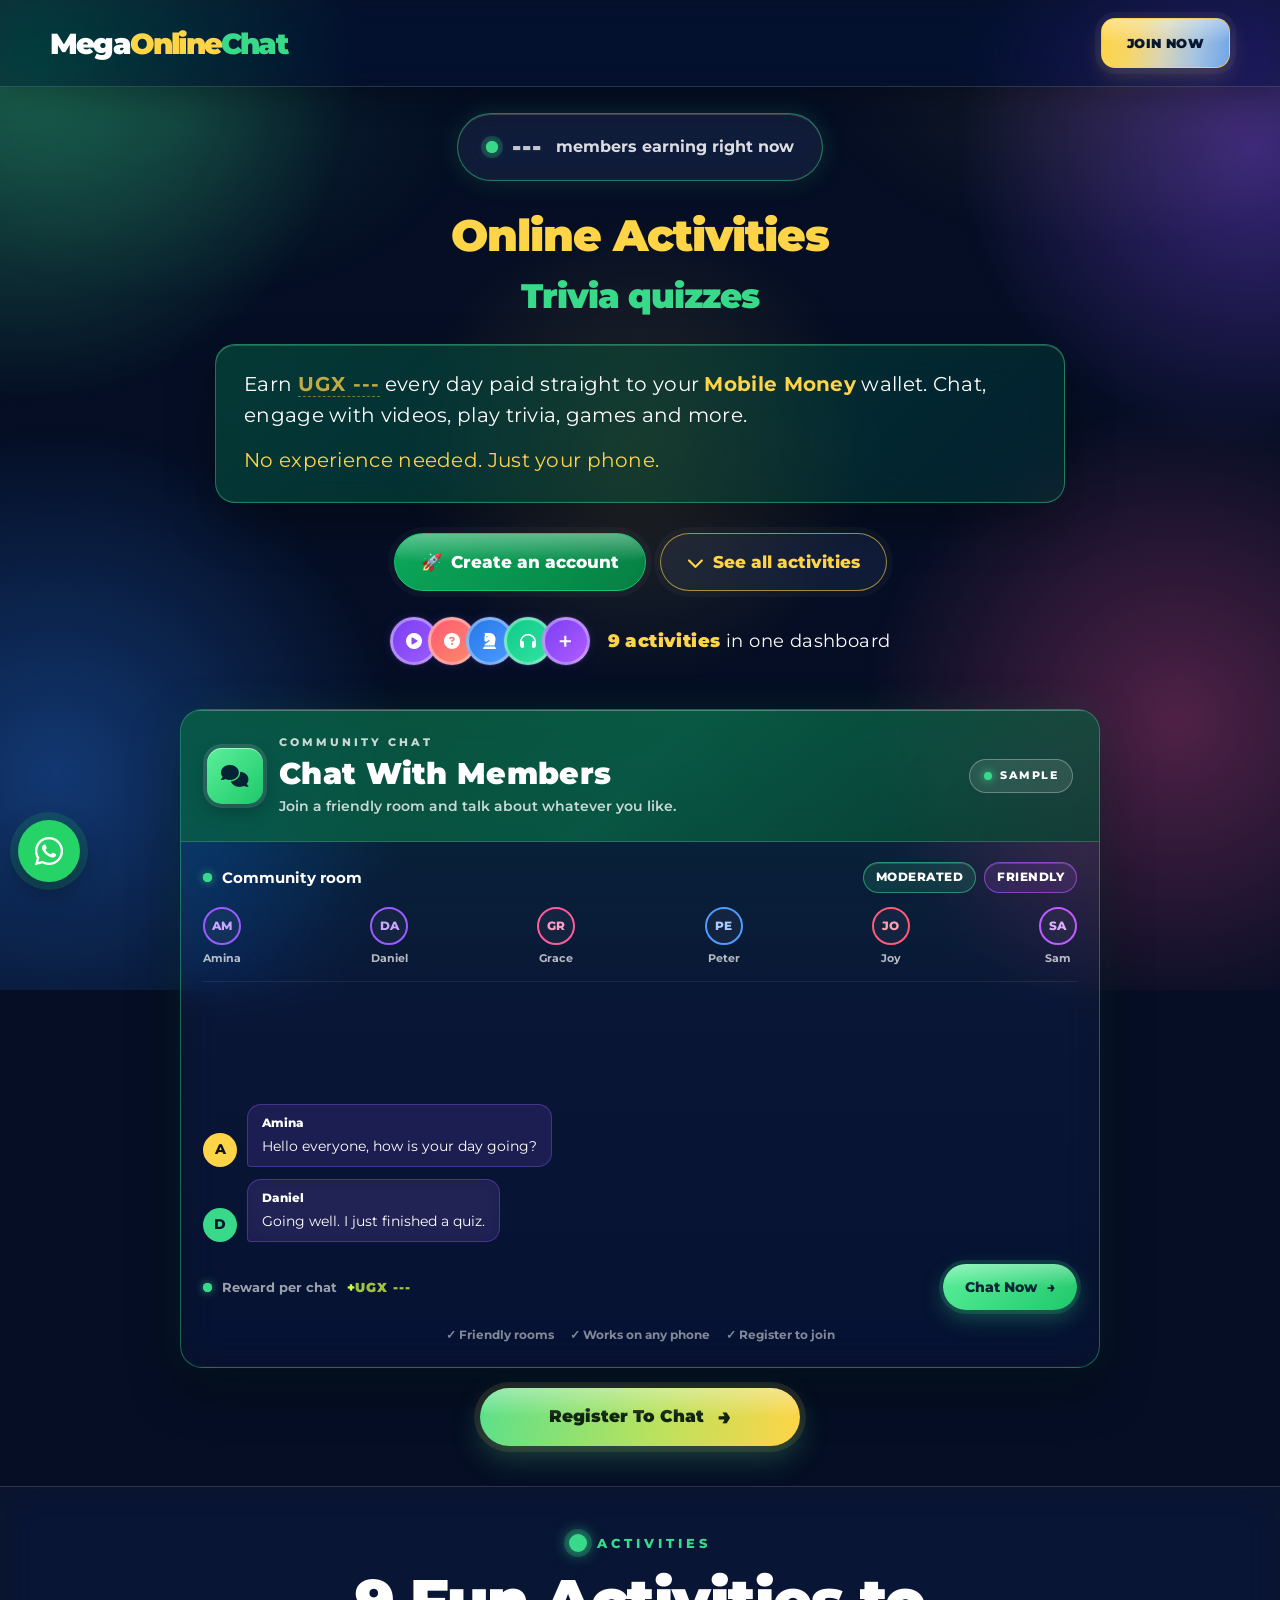
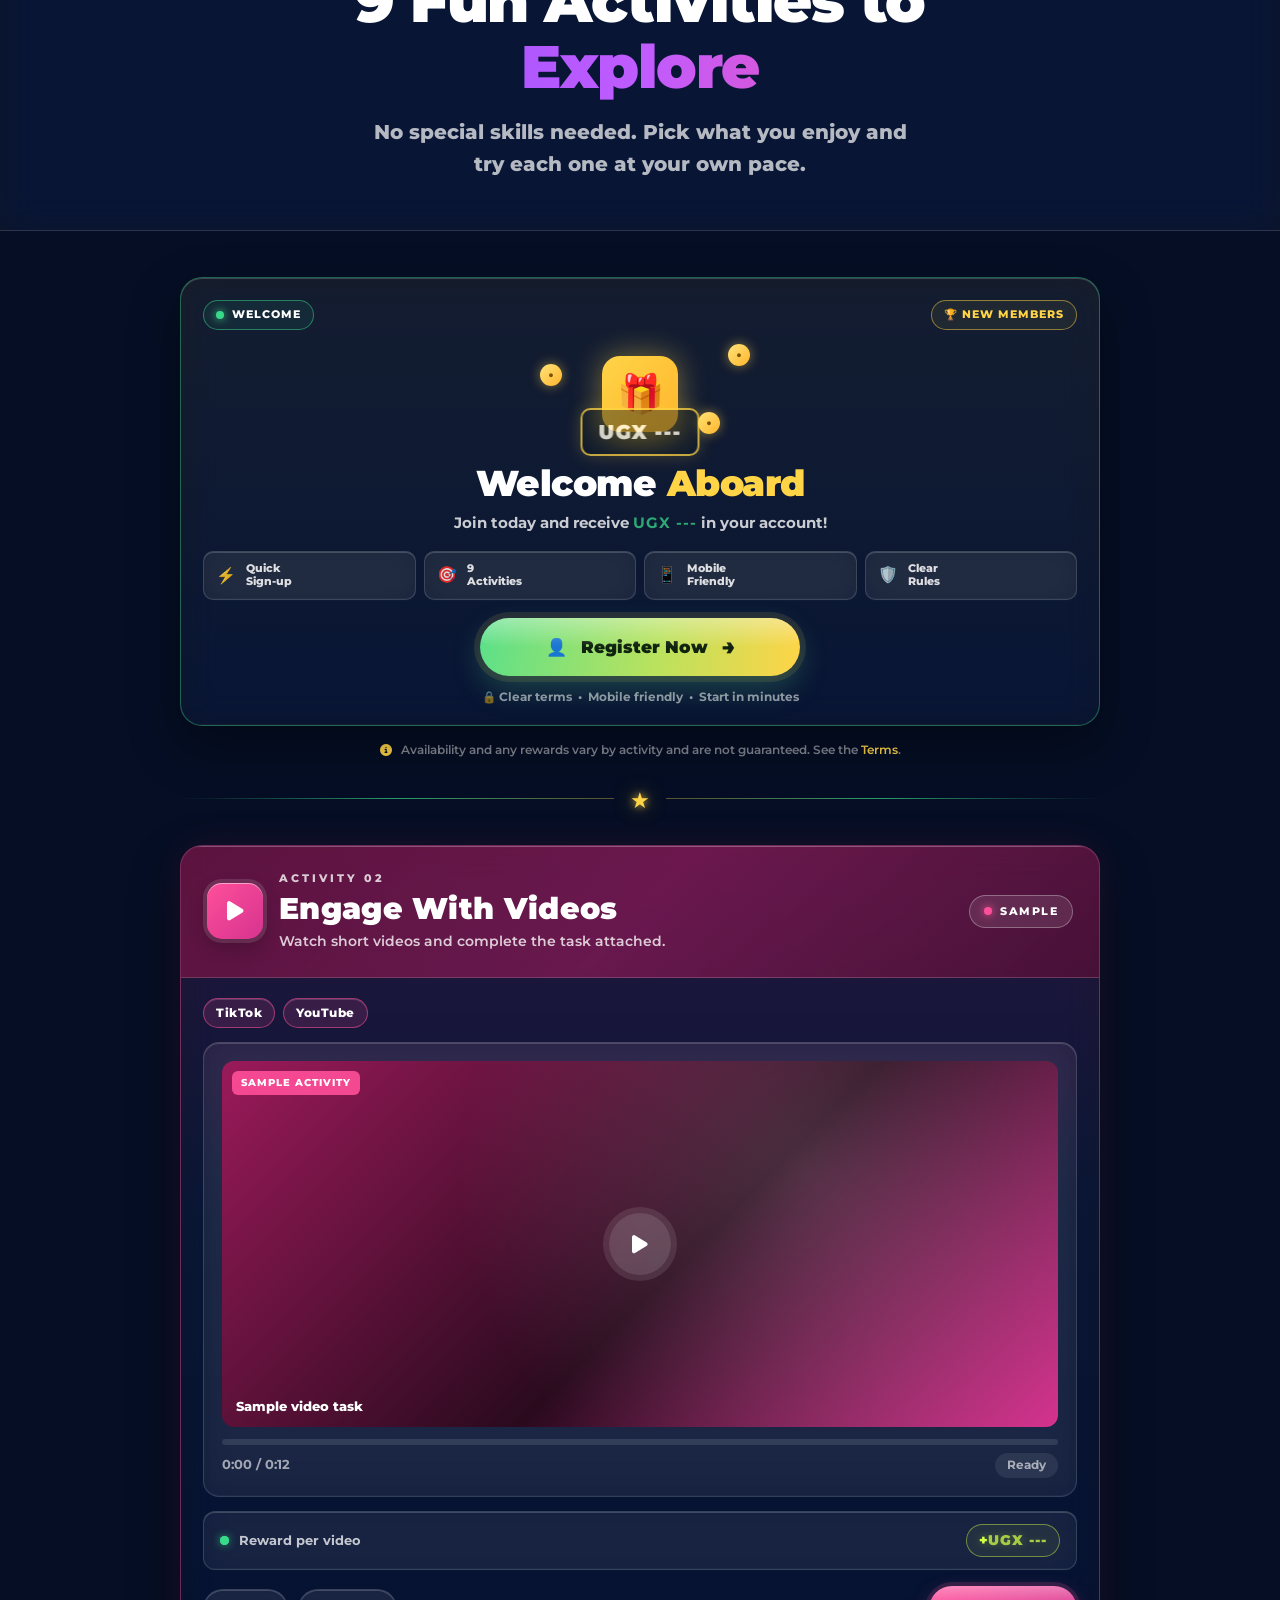
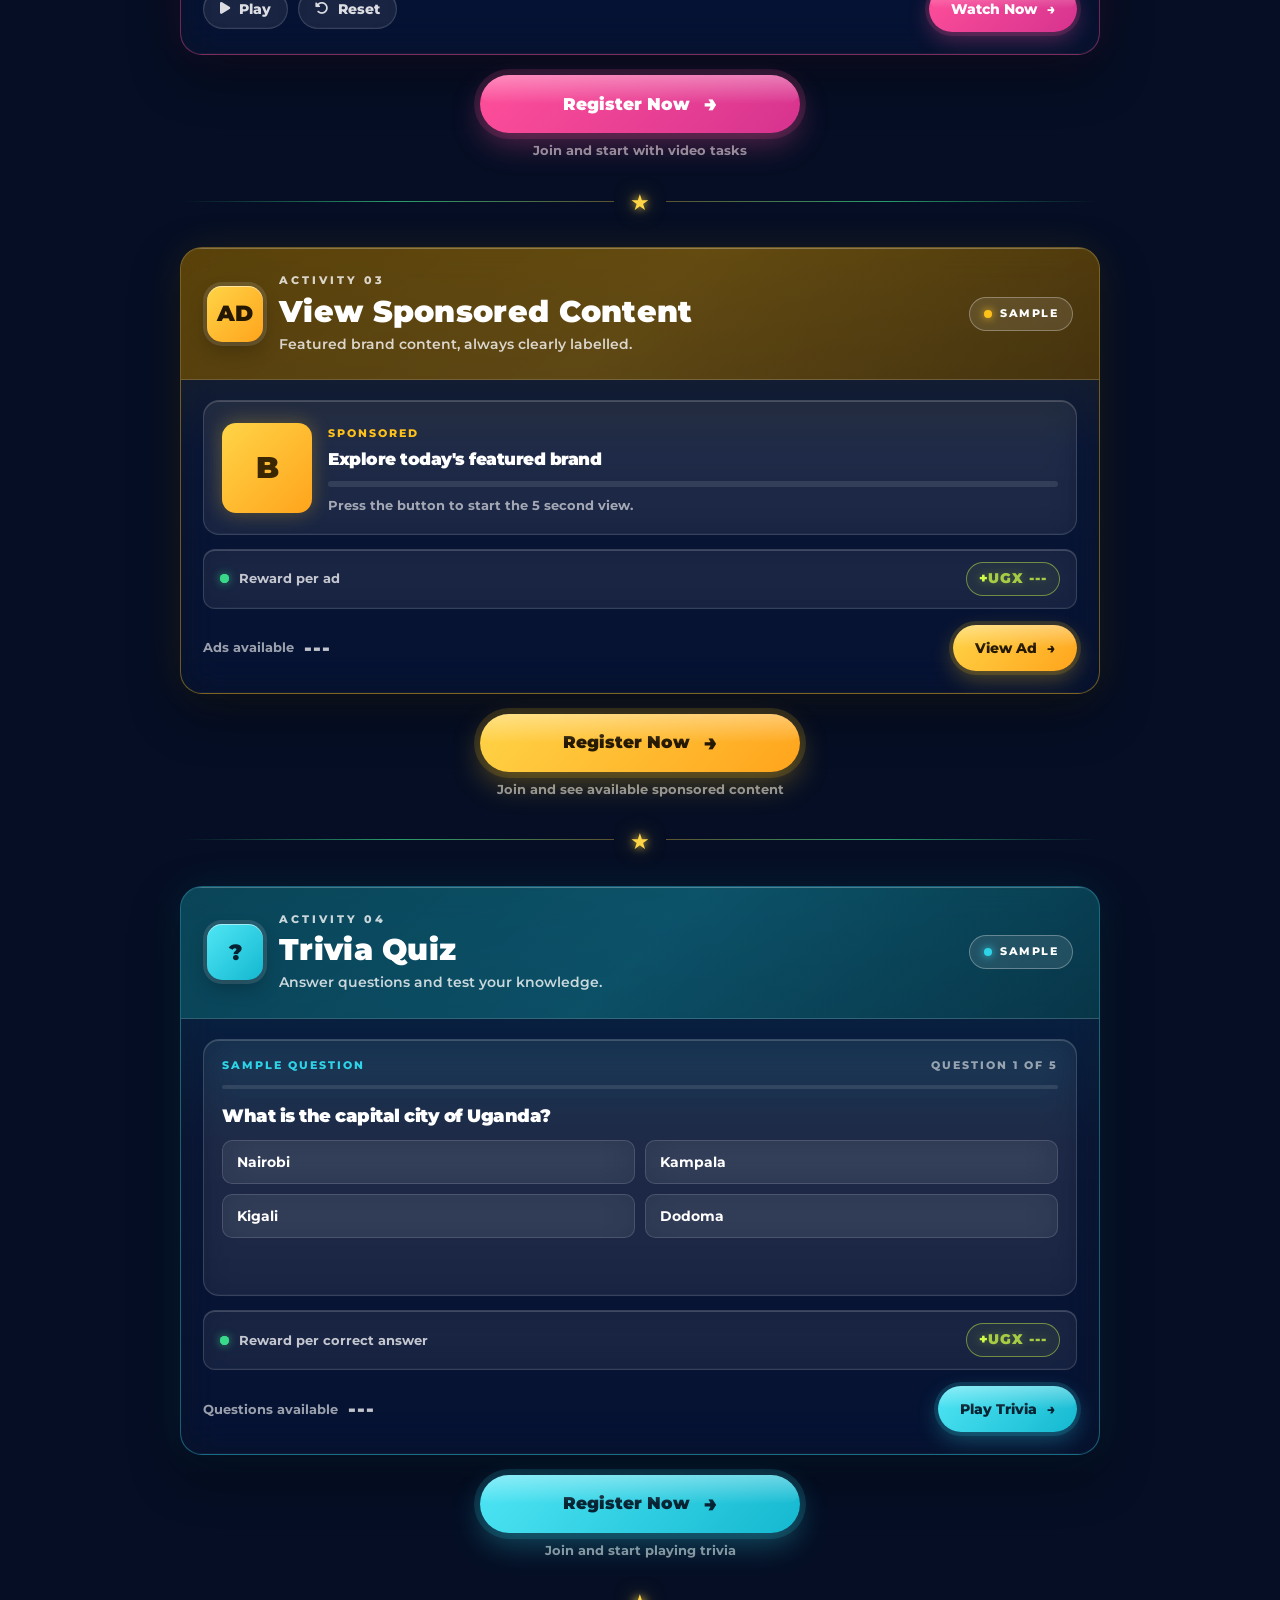
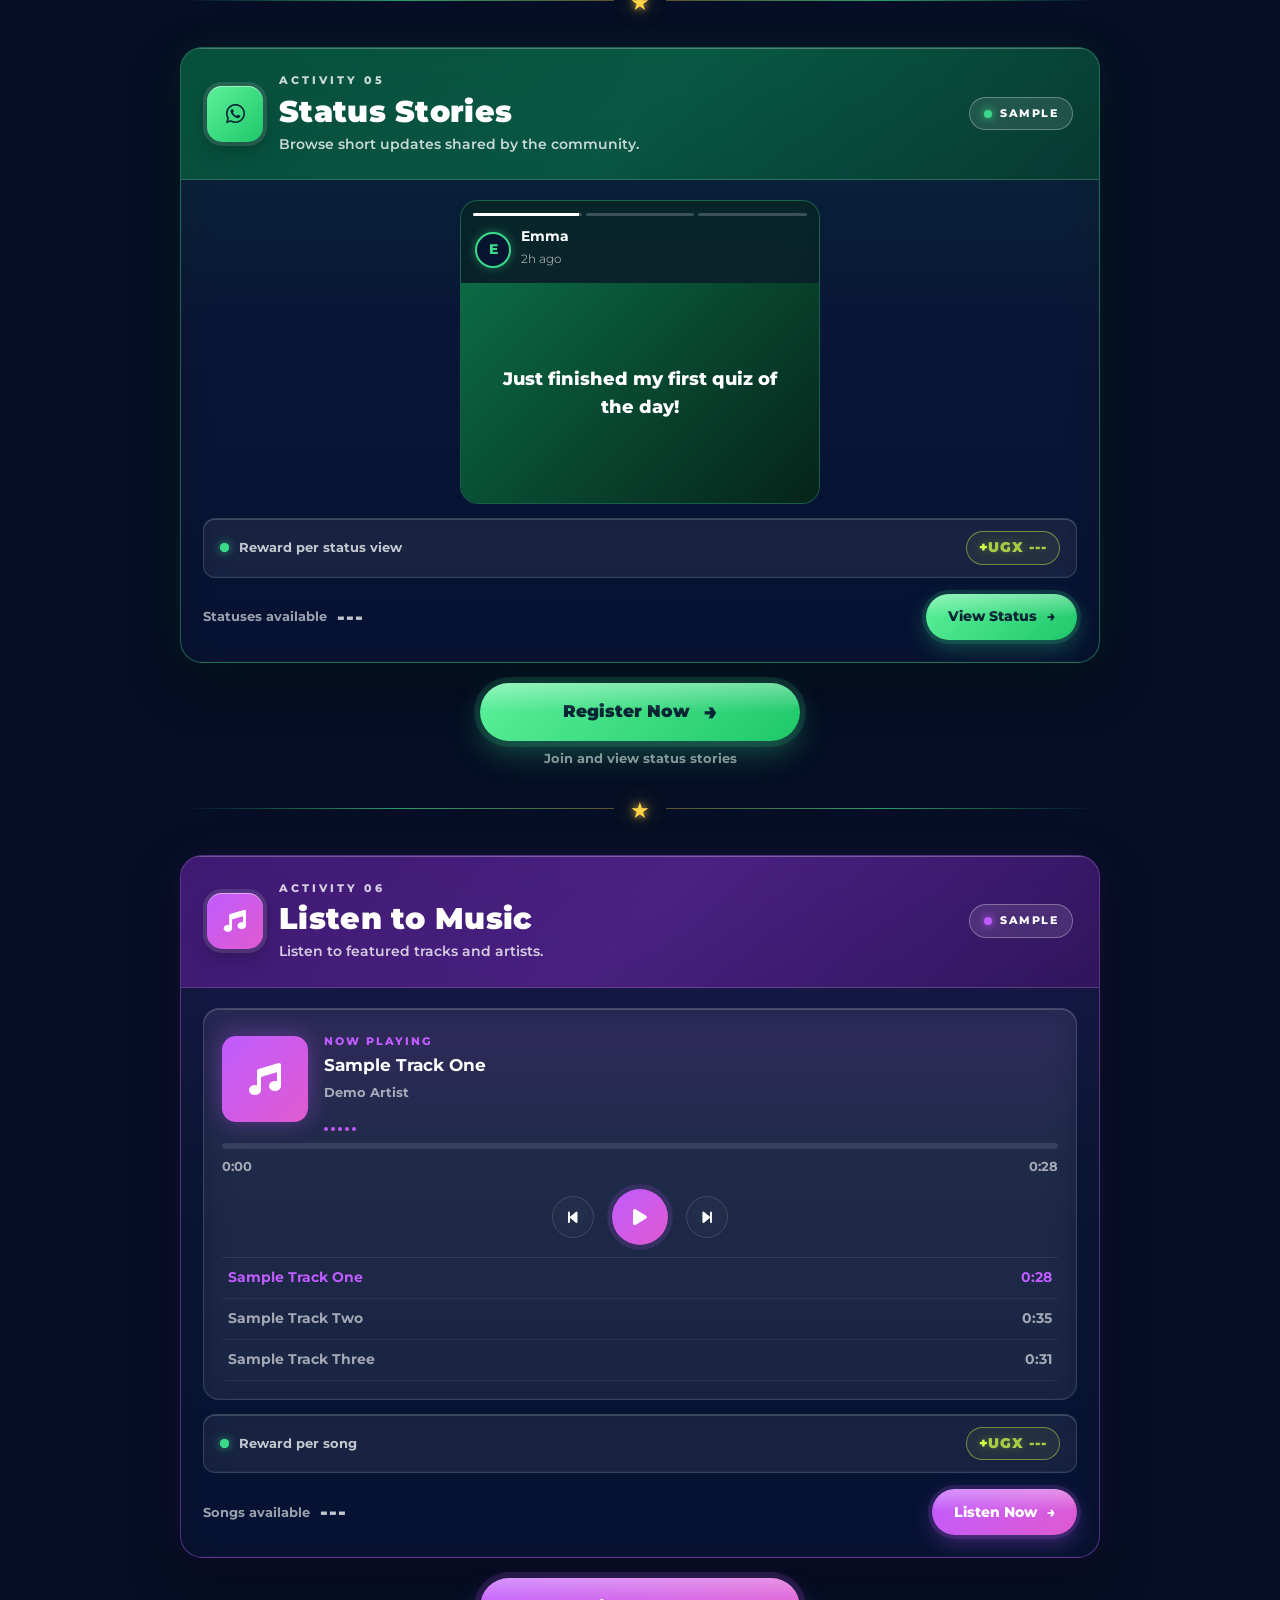
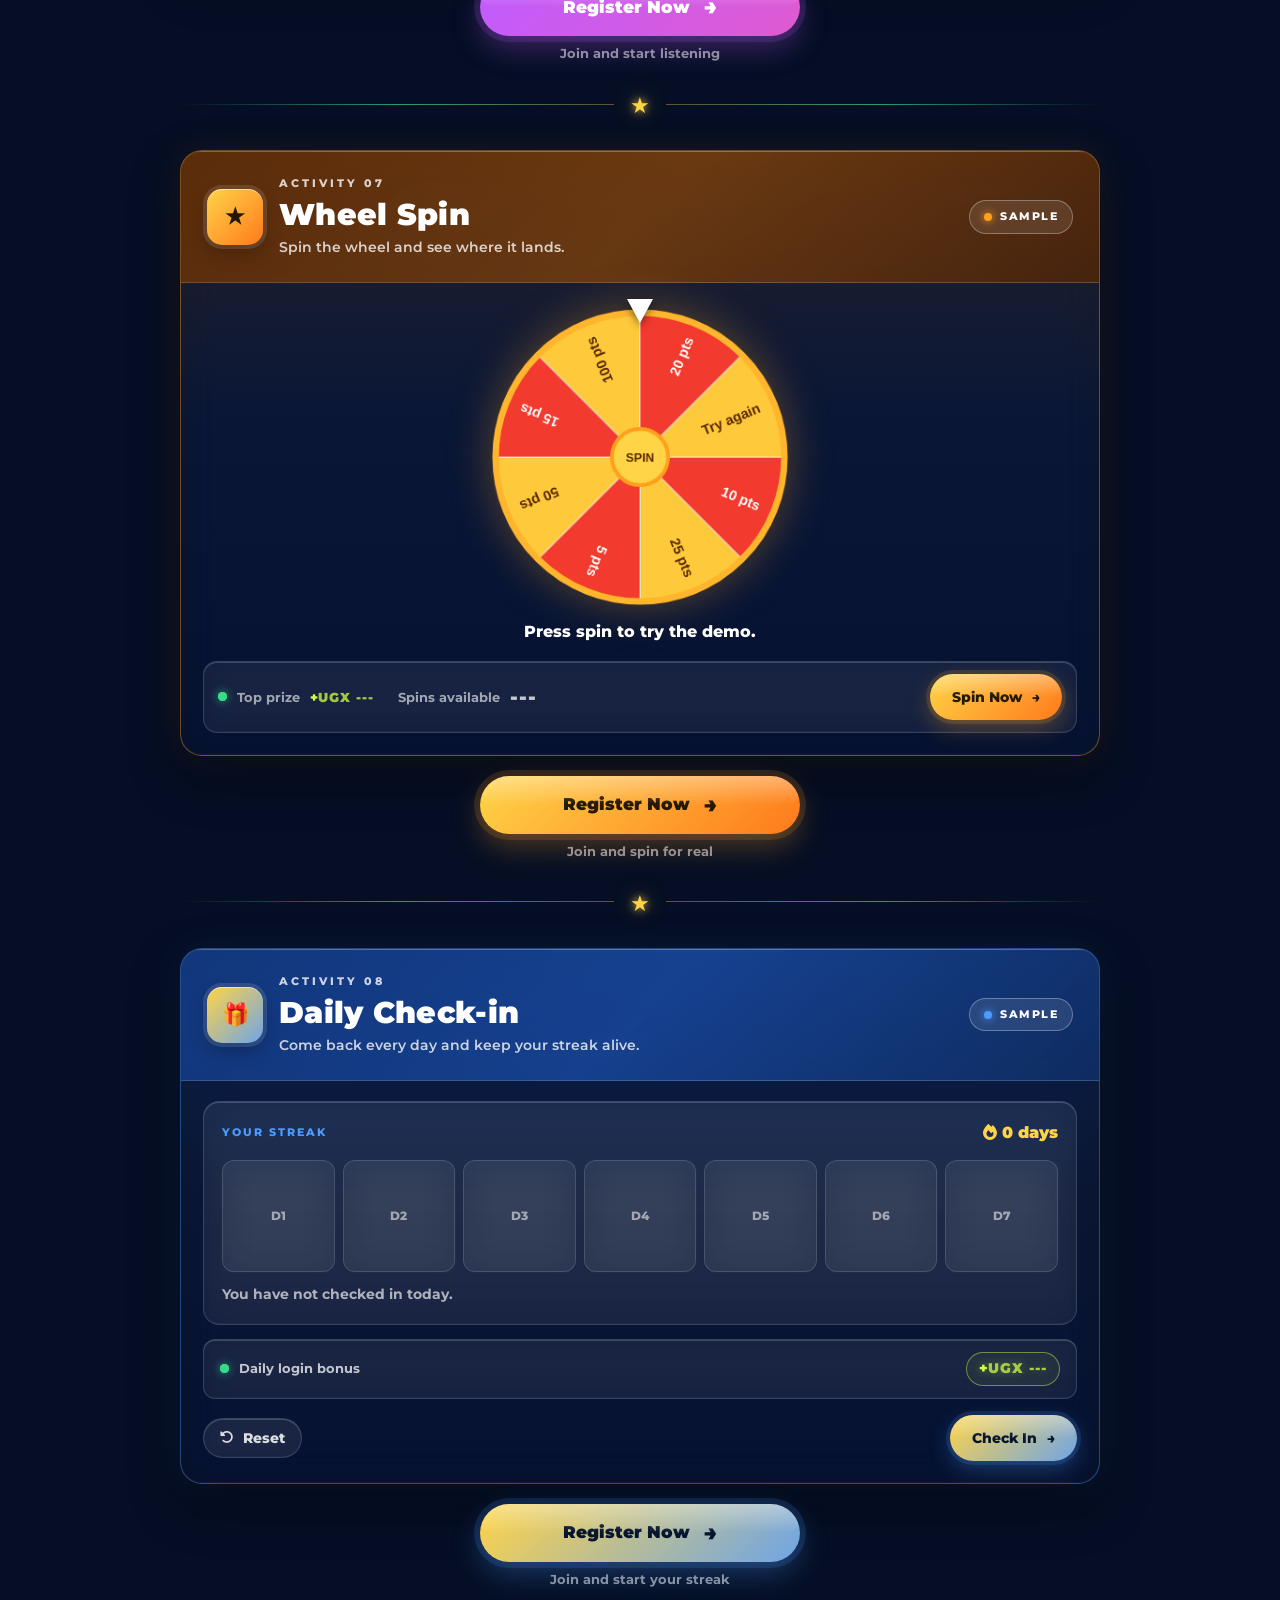
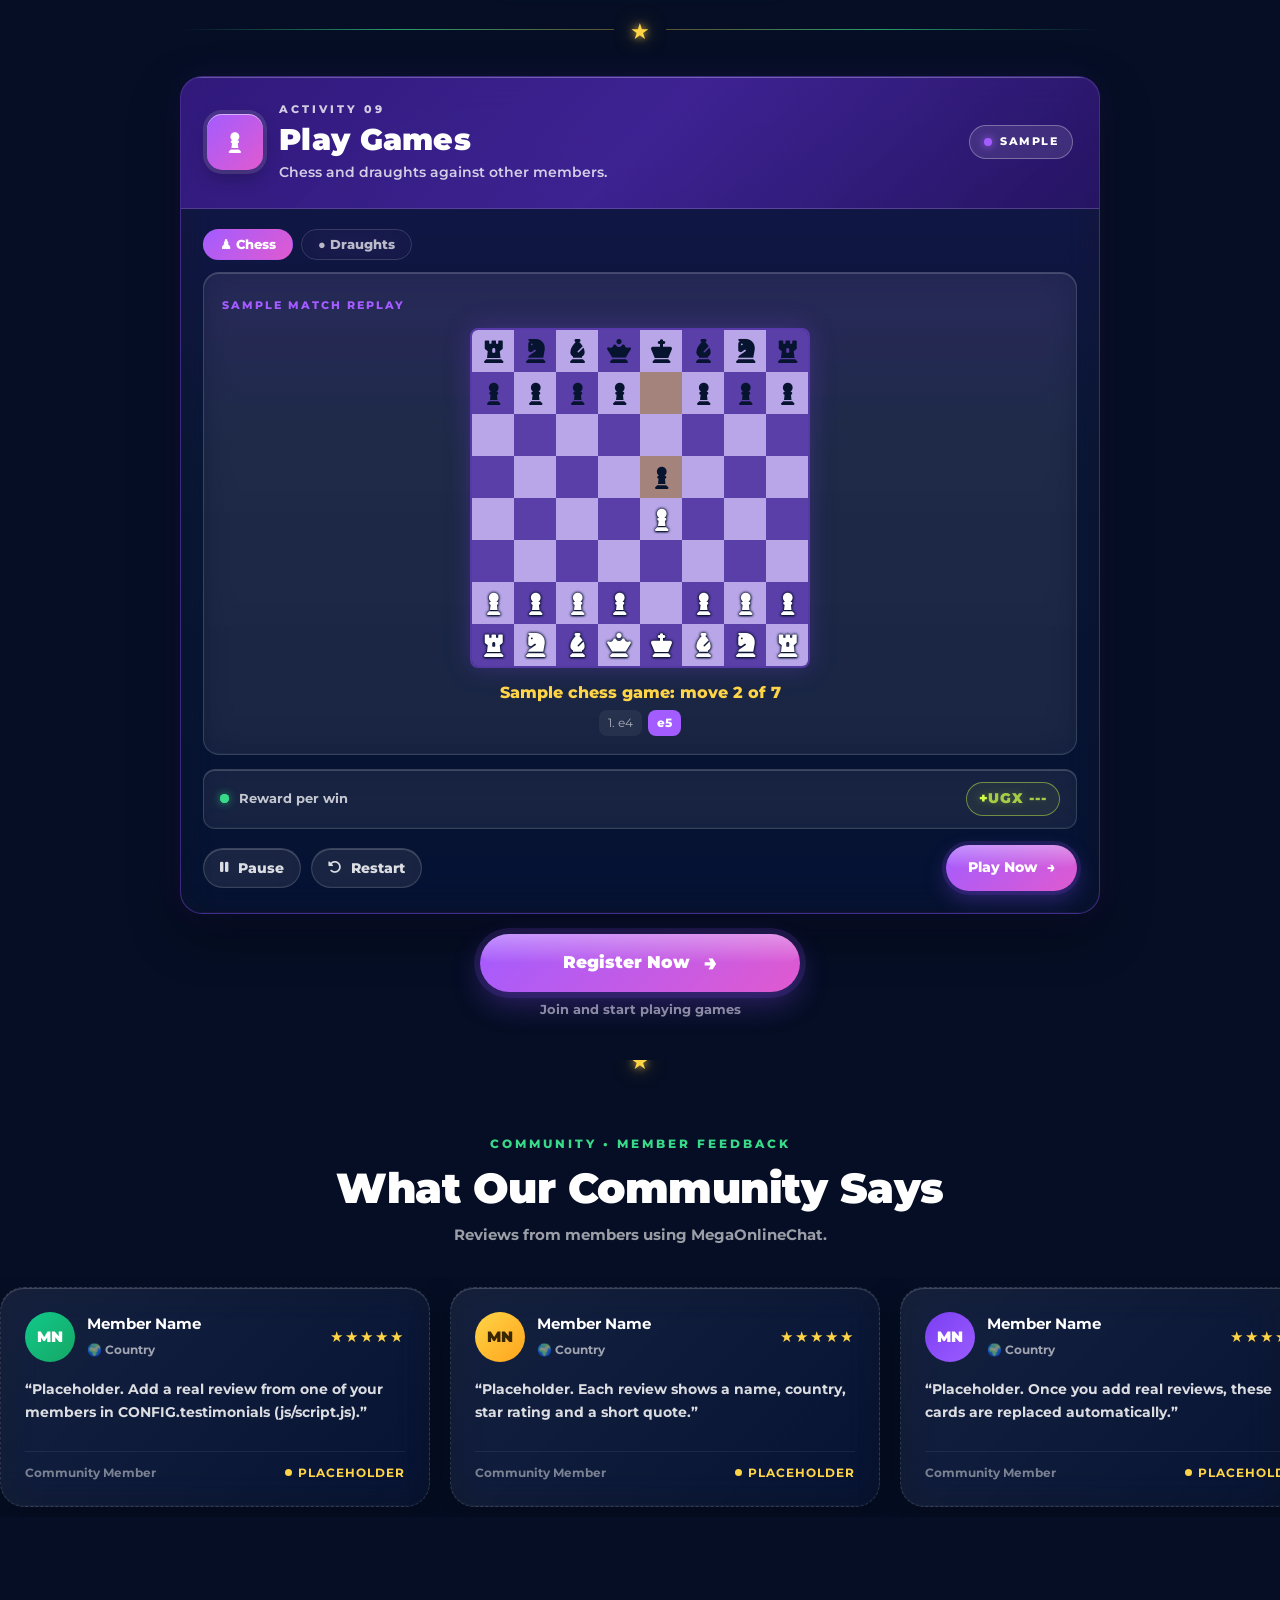
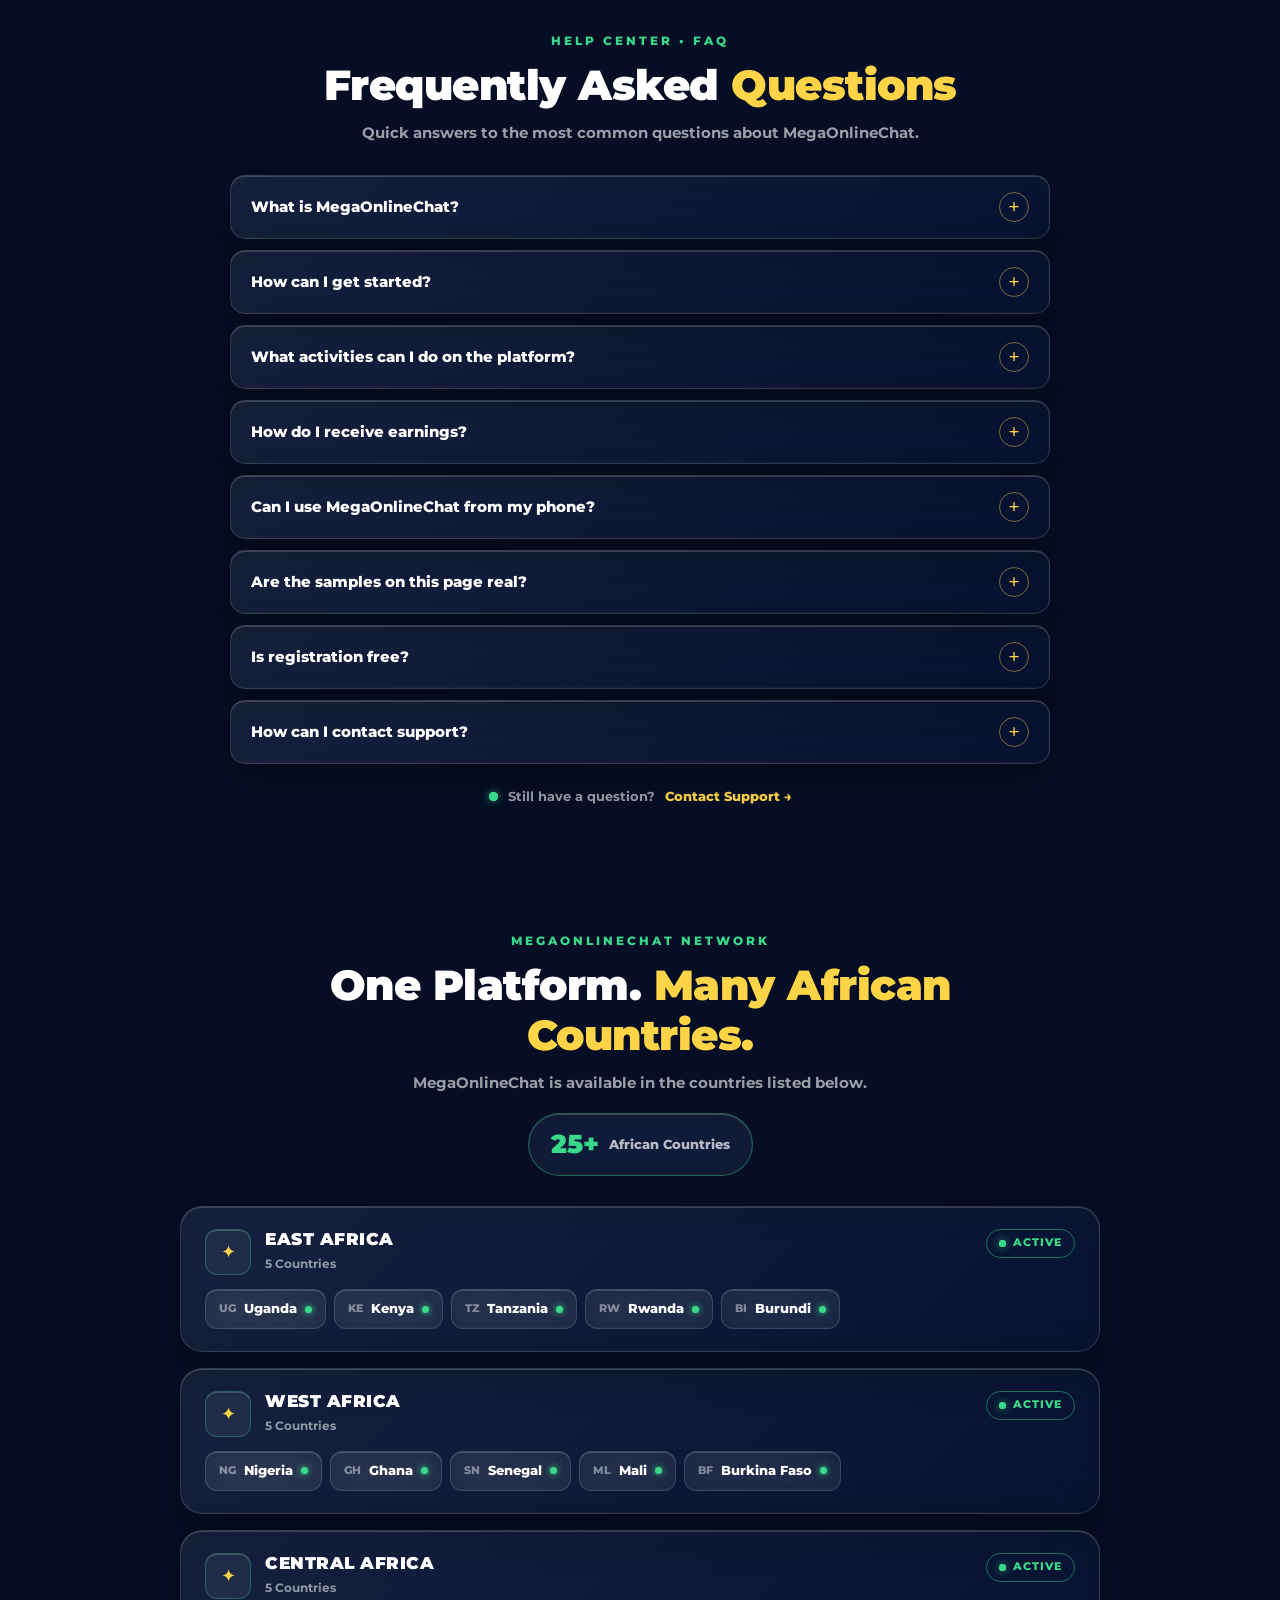
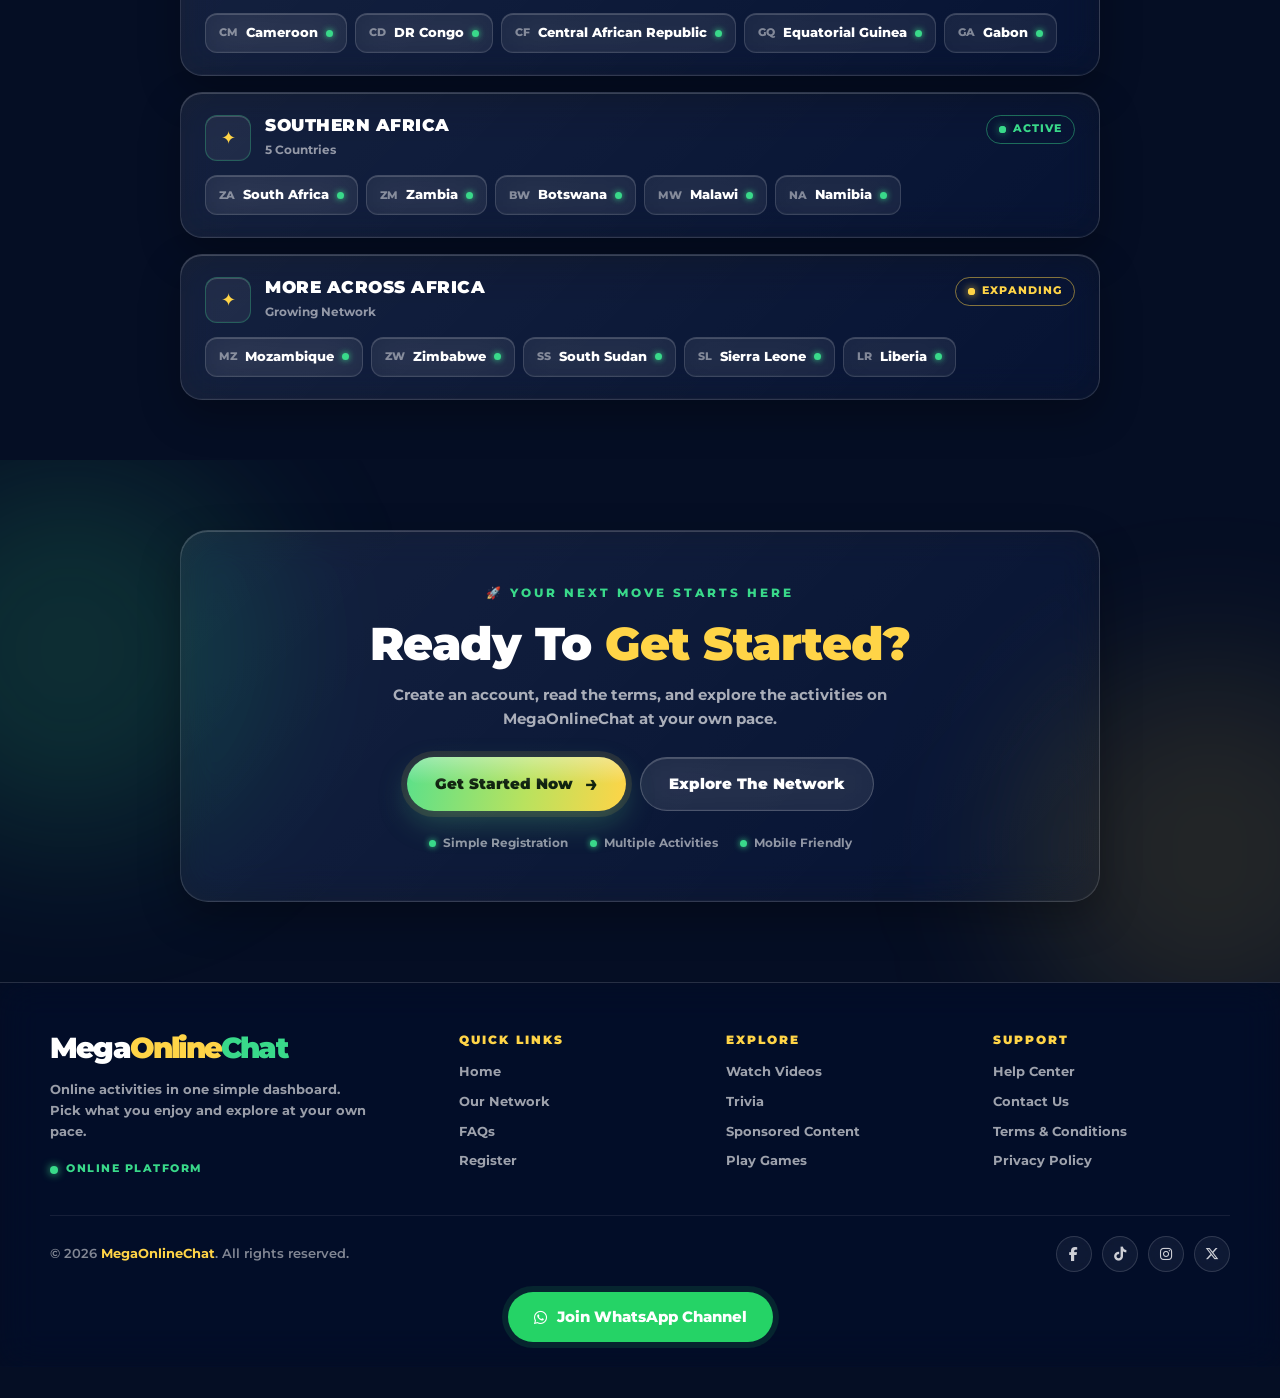
==== commit 7643048c: "Place WhatsApp button opposite the Chatway bubble Detect which side the Chatway launcher is on and m" ====
--- a/index.html
+++ b/index.html
@@ -31,7 +31,7 @@
   <link rel="preconnect" href="https://fonts.gstatic.com" crossorigin>
   <link href="https://fonts.googleapis.com/css2?family=Montserrat:wght@400;500;600;700;800;900&display=swap" rel="stylesheet">
   <link rel="stylesheet" href="https://cdnjs.cloudflare.com/ajax/libs/font-awesome/6.5.2/css/all.min.css">
-  <link rel="stylesheet" href="css/style.css">
+  <link rel="stylesheet" href="css/style.css?v=2">
   <link rel="stylesheet" href="css/demos.css">
   <link rel="stylesheet" href="css/glass.css">
 </head>
@@ -612,7 +612,7 @@
 
   <a href="#" class="whatsapp-fab" data-whatsapp hidden aria-label="Chat on WhatsApp"><i class="fa-brands fa-whatsapp"></i></a>
 
-  <script src="js/script.js"></script>
+  <script src="js/script.js?v=2"></script>
   <script src="js/demos.js"></script>
   <script id="chatway" async="true" src="https://cdn.chatway.app/widget.js?id=uE60hR9X7I5K"></script>
 </body>
--- a/css/style.css
+++ b/css/style.css
@@ -456,6 +456,8 @@
   box-shadow: 0 0 0 8px rgba(37, 211, 102, .15), 0 10px 26px rgba(0, 0, 0, .35);
   animation: fabPulse 2.4s ease-in-out infinite;
 }
+/* Set by script.js when the Chatway bubble sits on the left */
+.whatsapp-fab.fab-right { left: auto; right: 18px; }
 
 /* ---------- Legal pages ---------- */
 .legal { padding: 60px 0 80px; }
